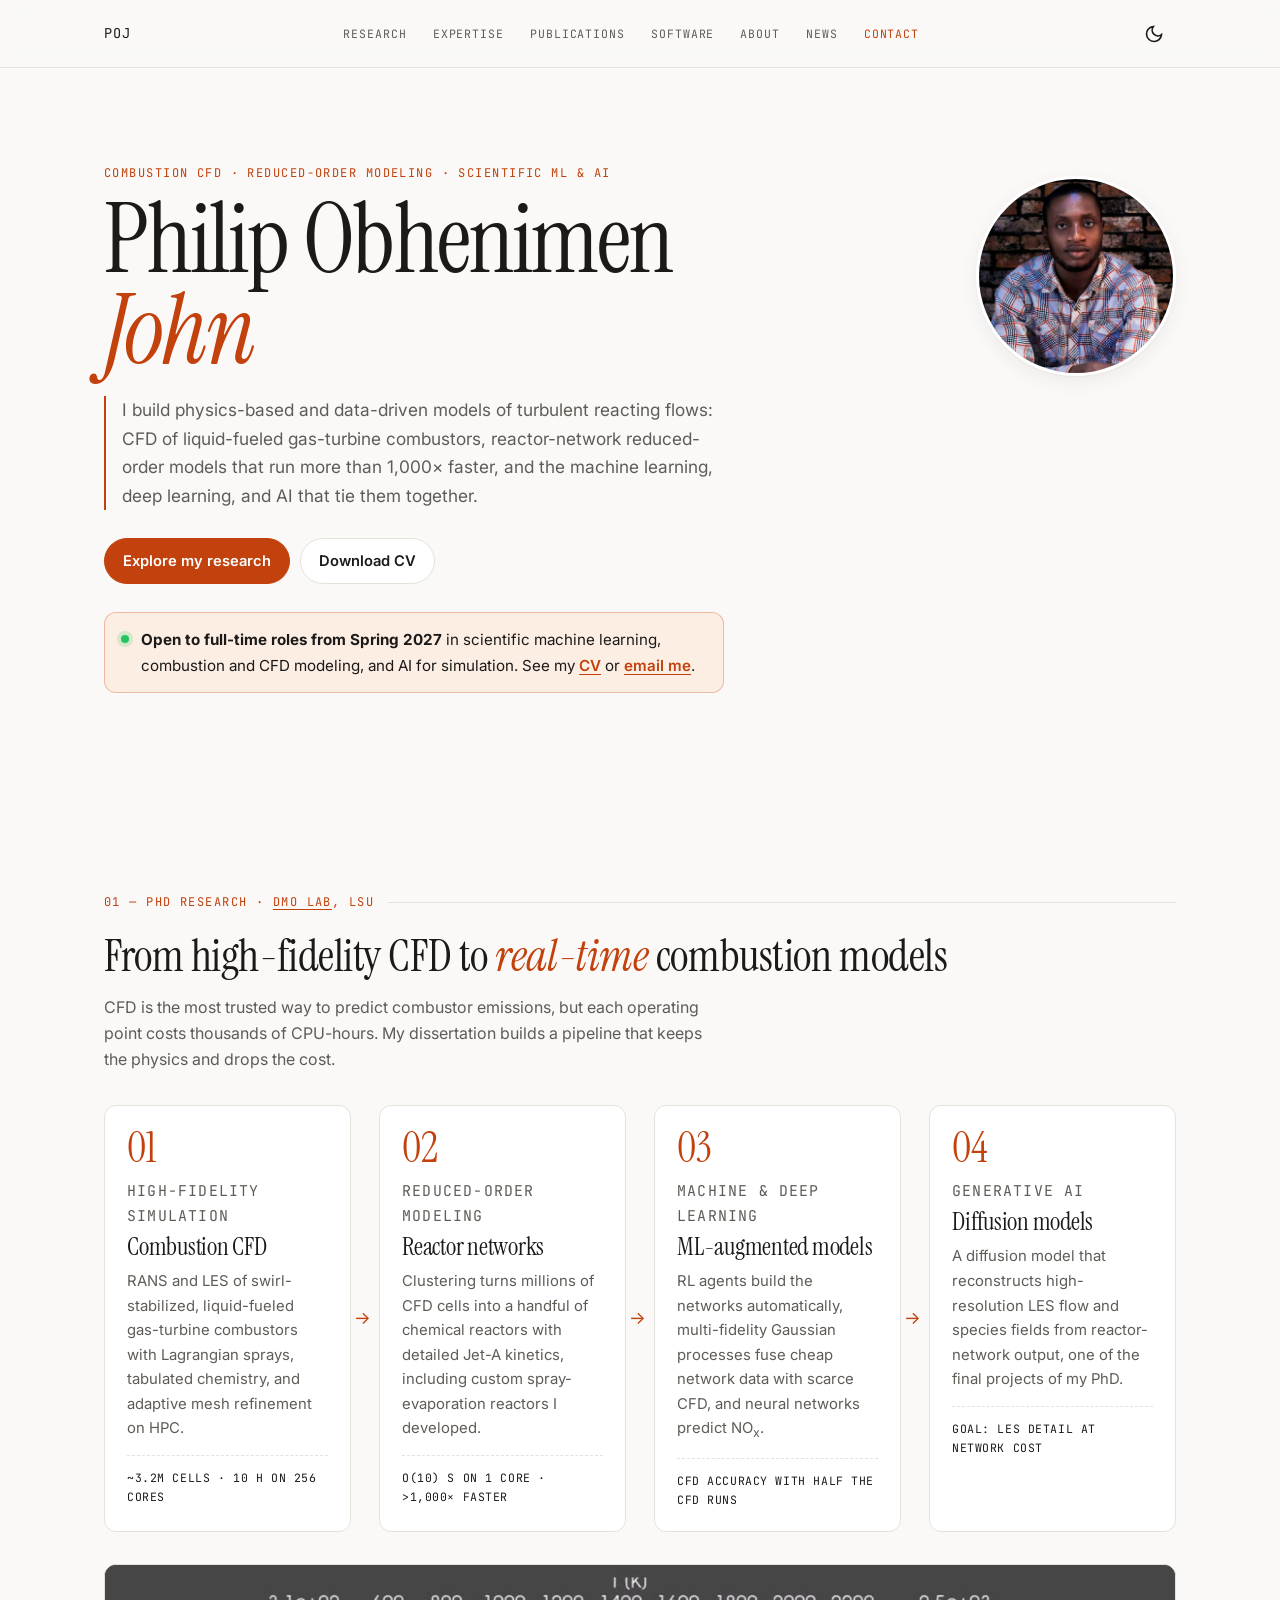
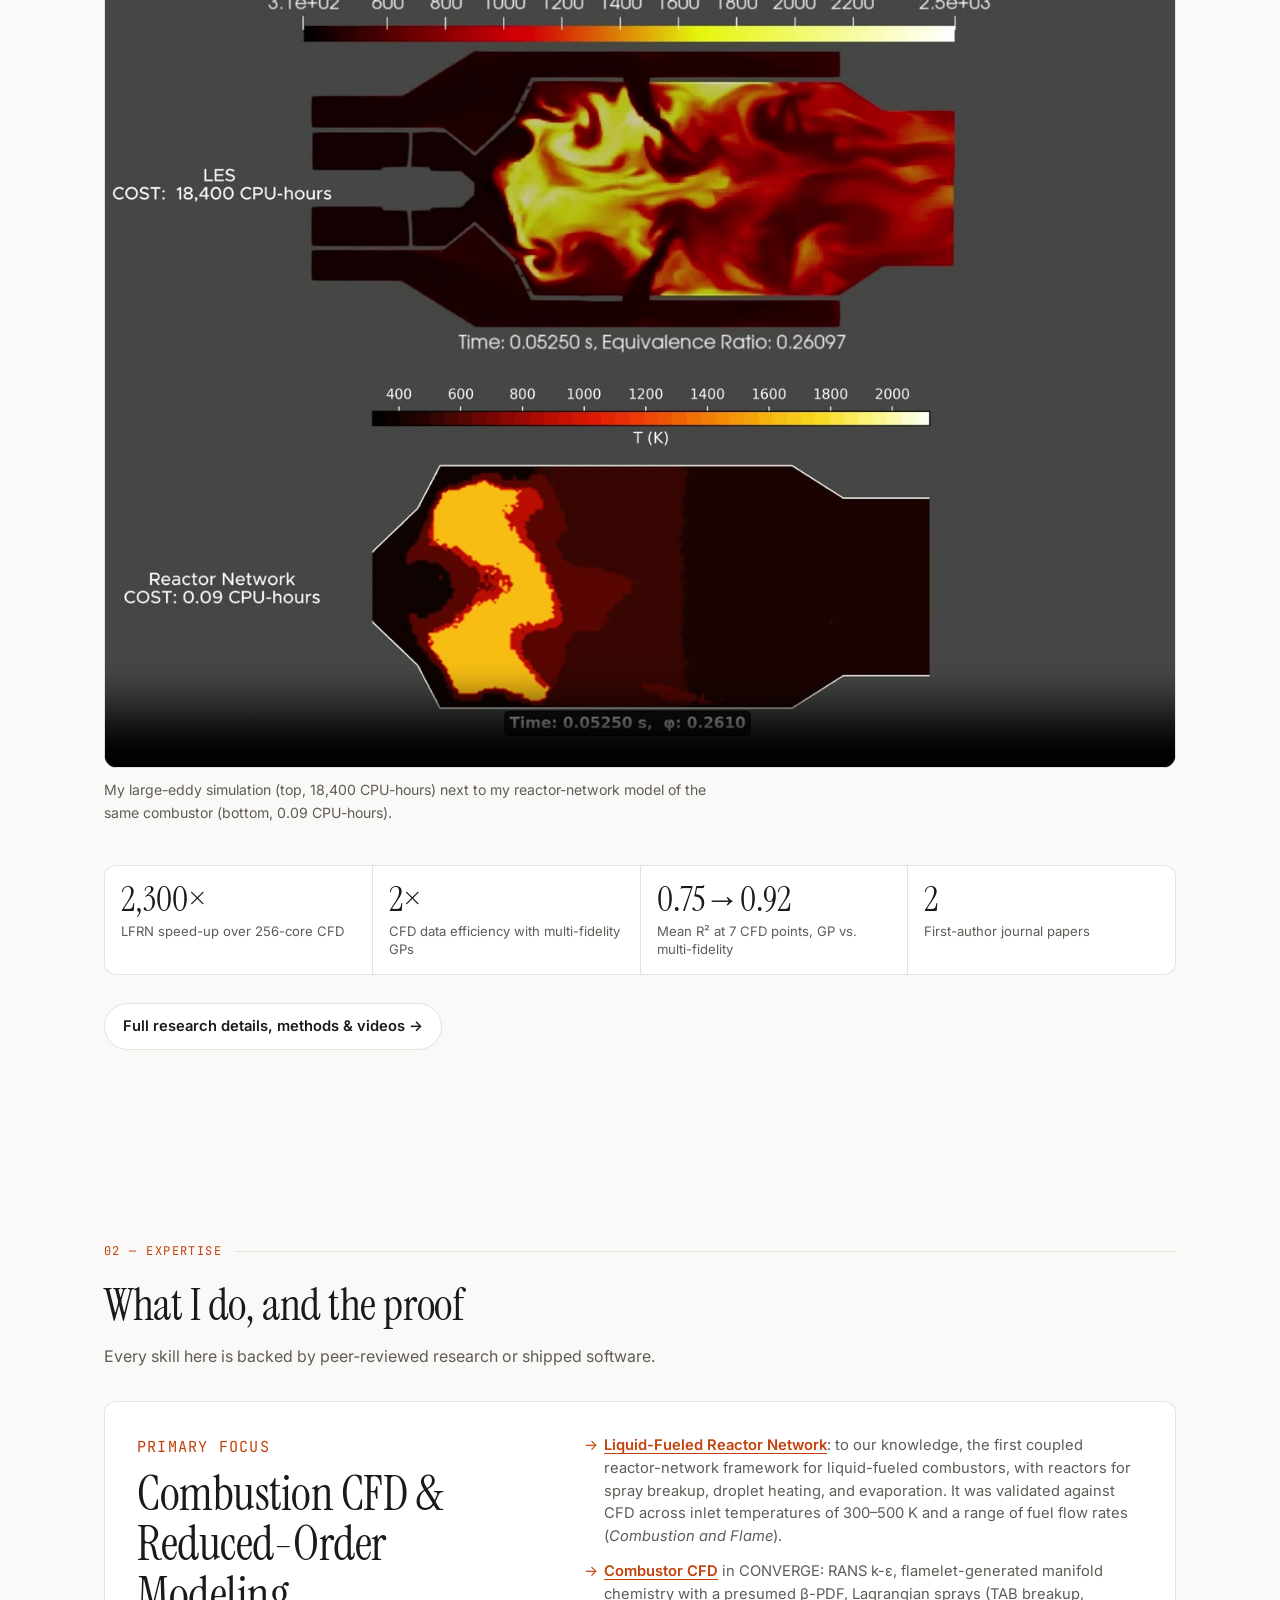
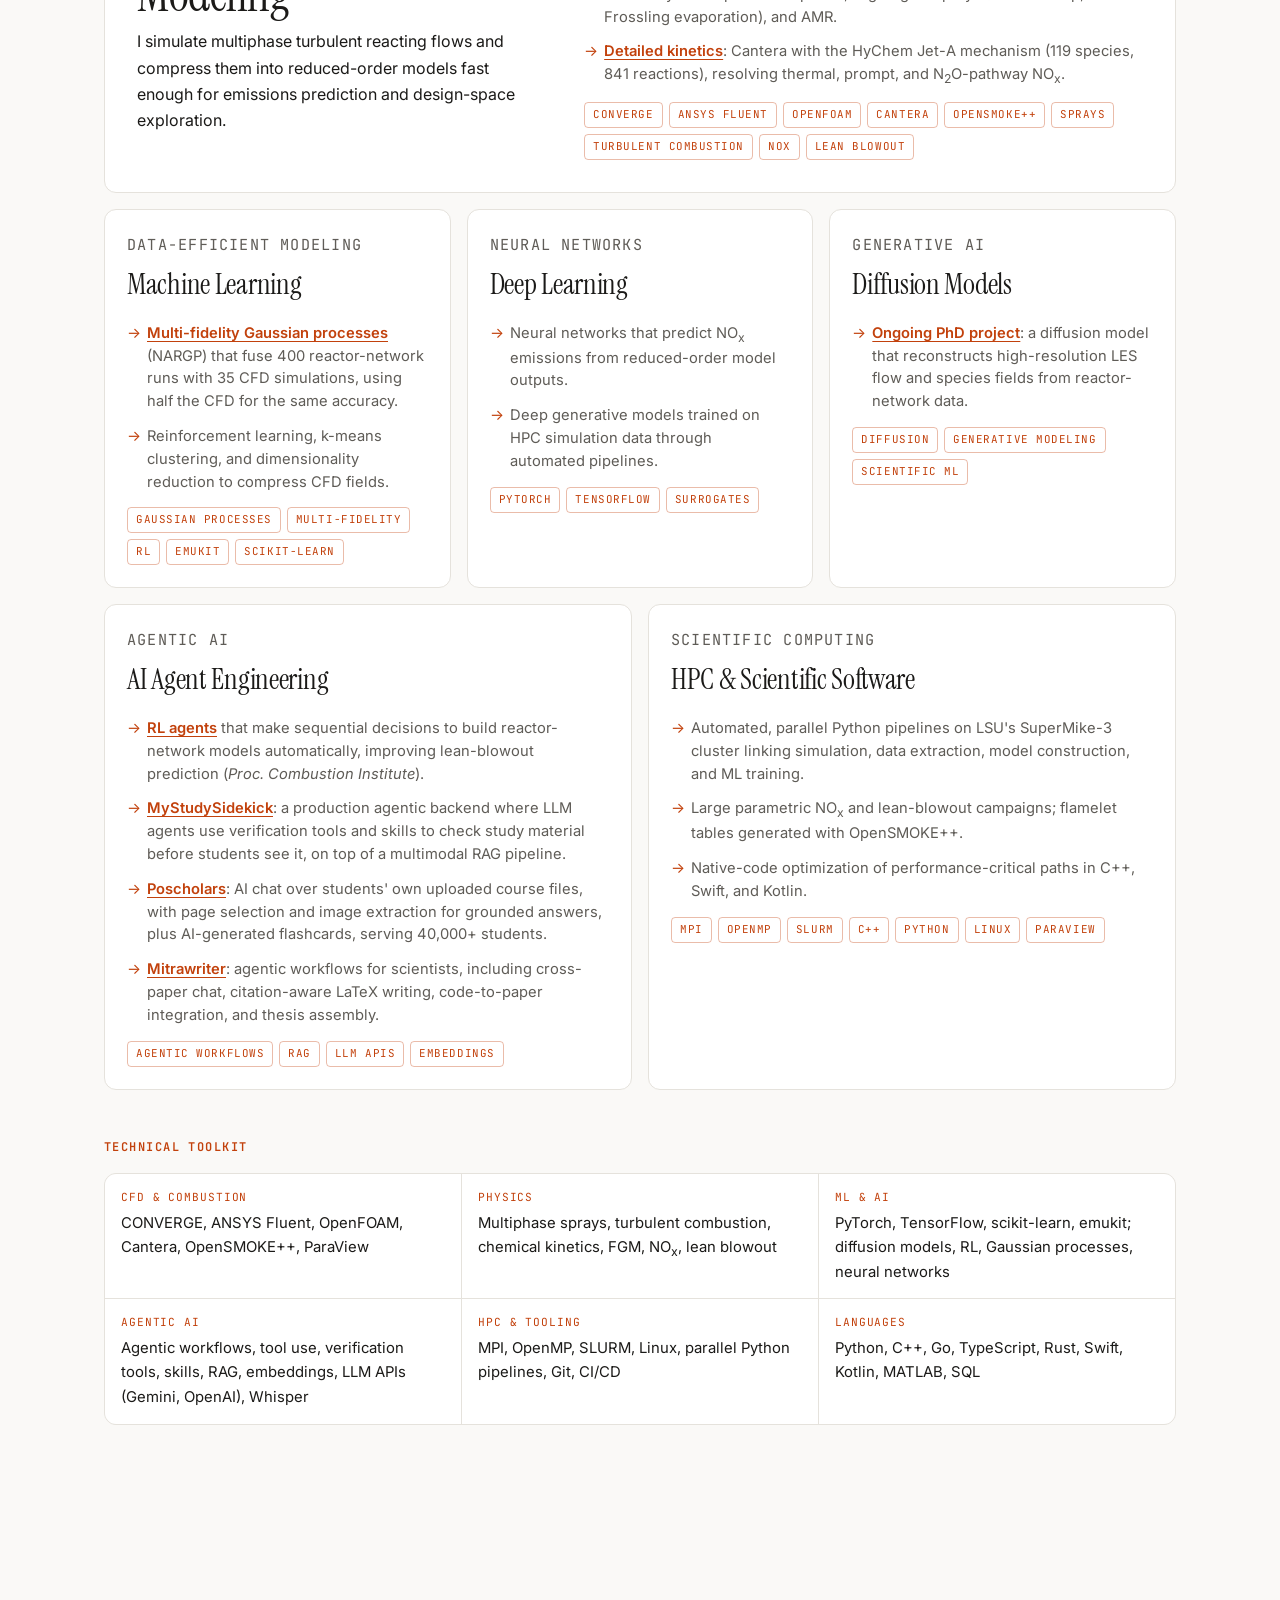
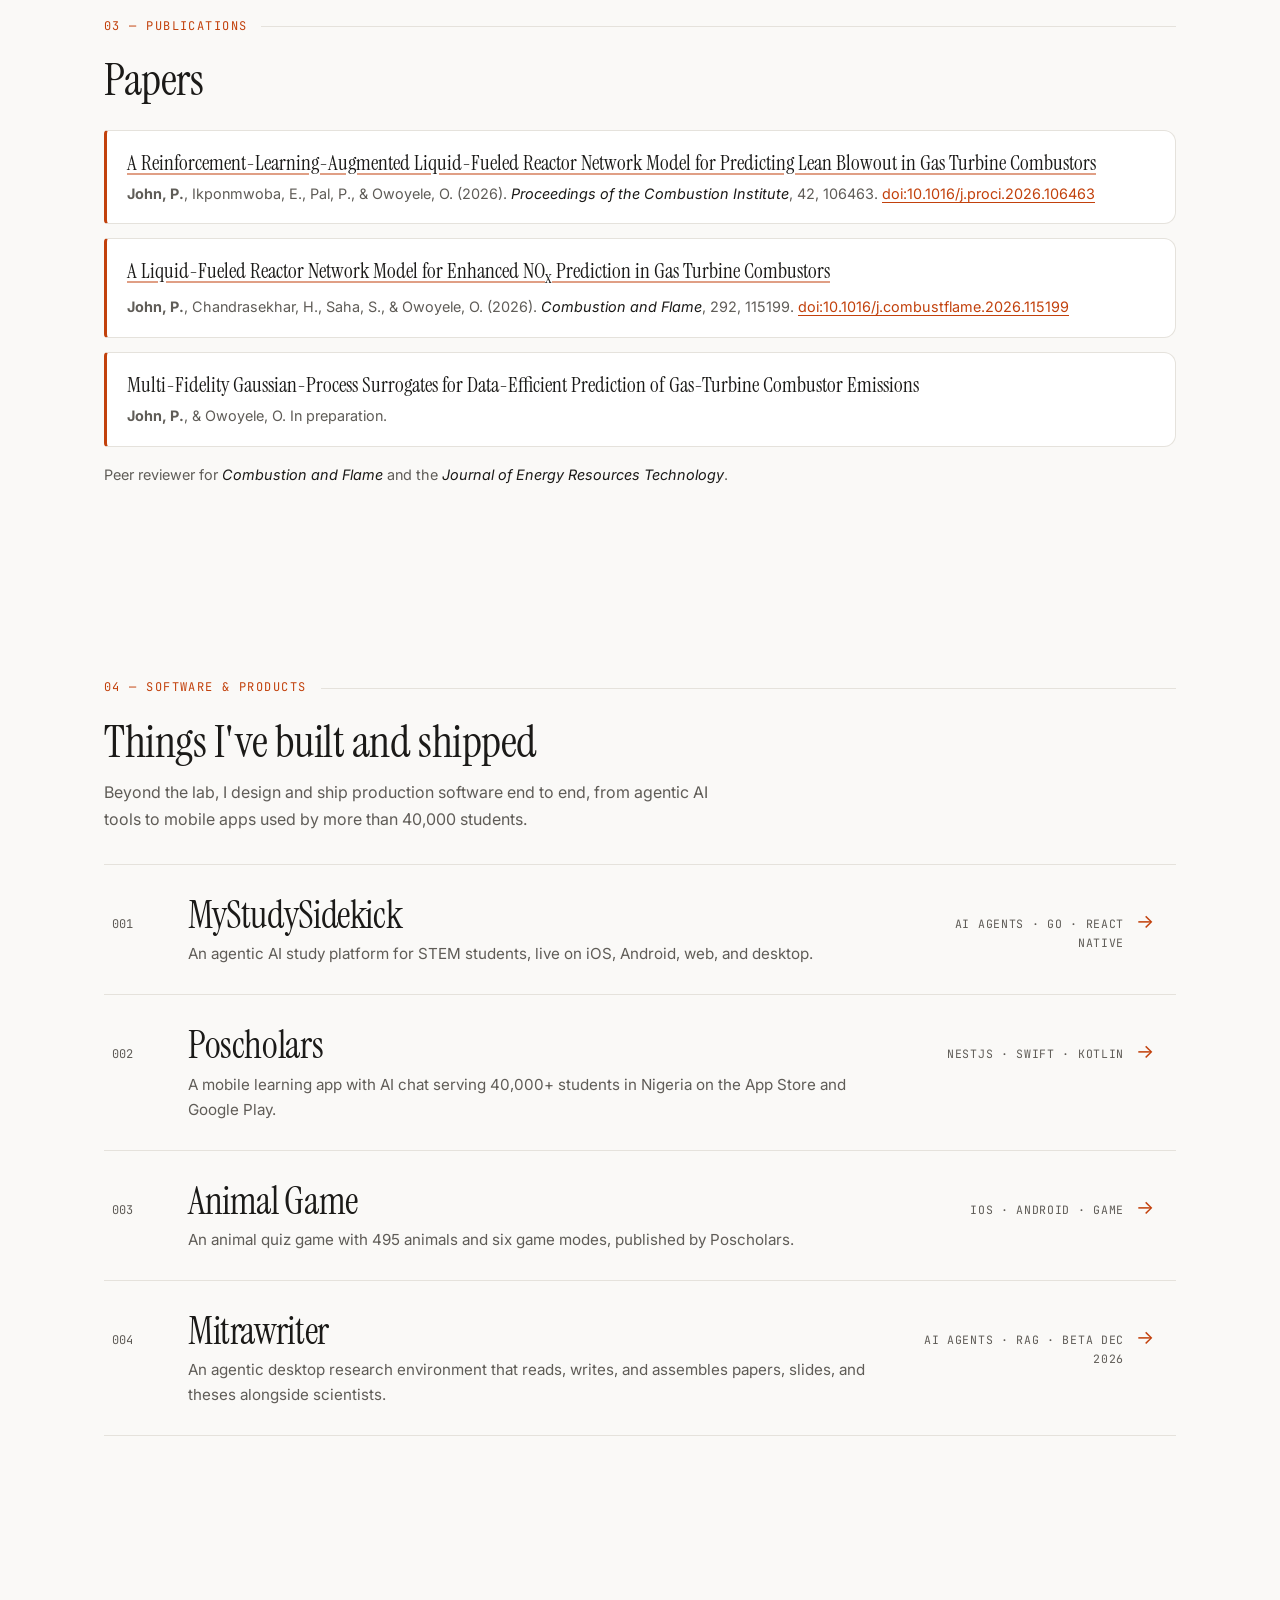
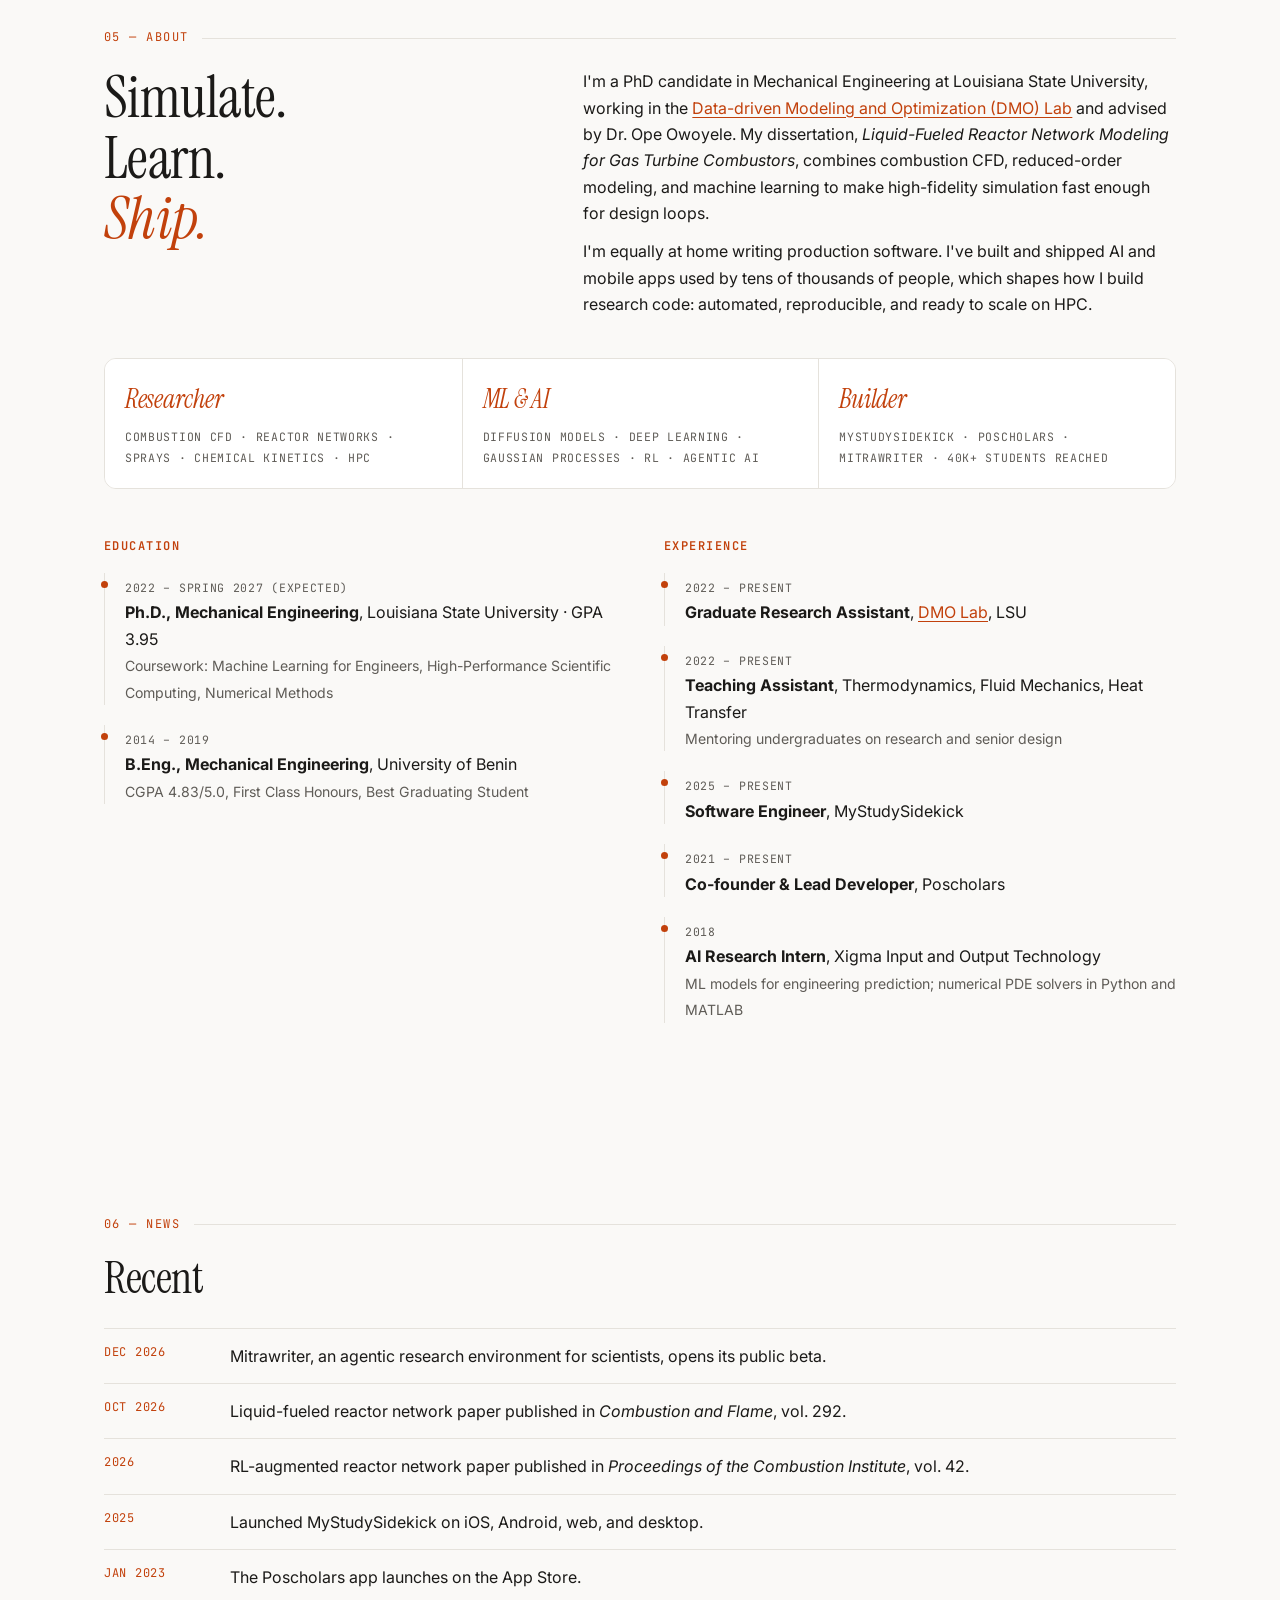
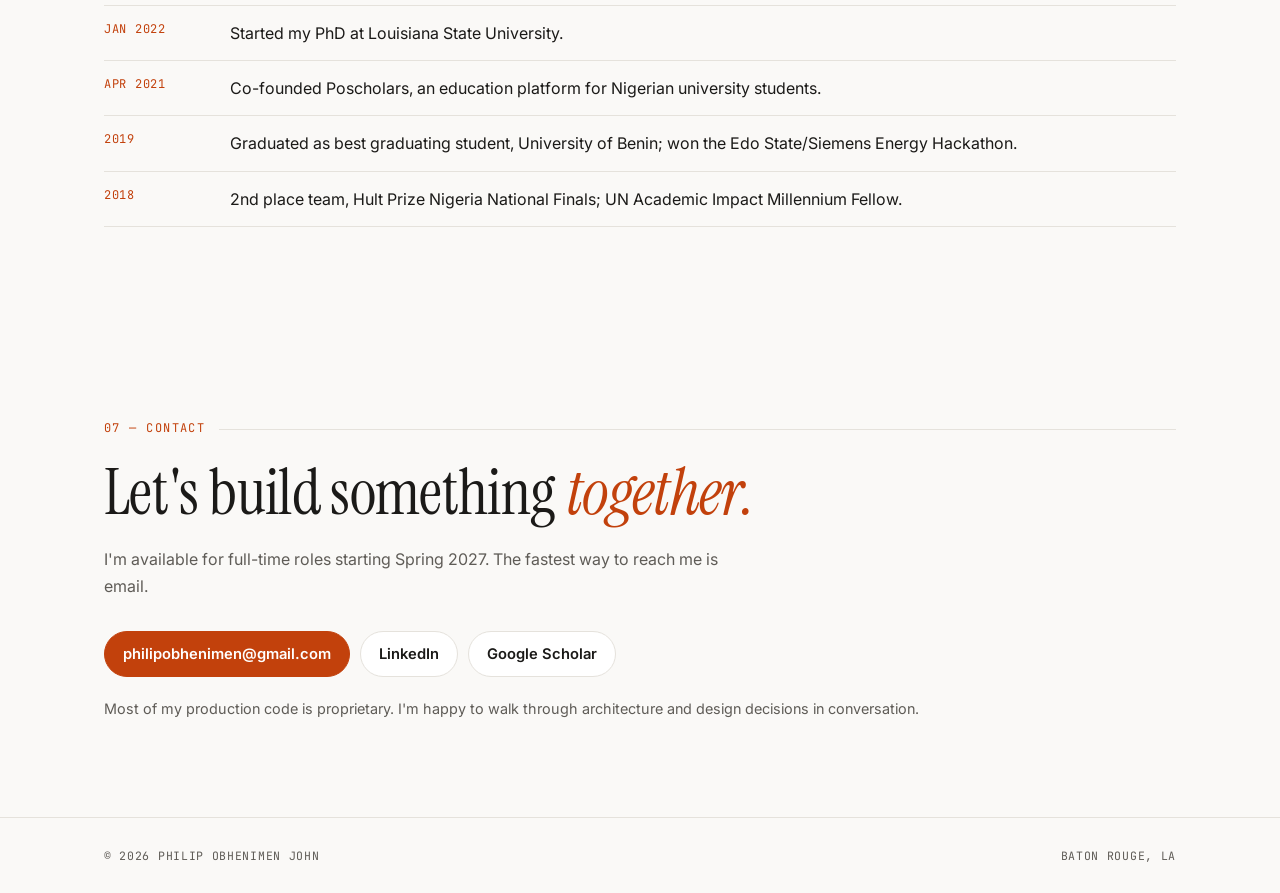
==== index.html @ b99cac08 "first commit" ====
<!doctype html>
<html lang="en">
<head>
  <meta charset="utf-8">
  <meta name="viewport" content="width=device-width, initial-scale=1">
  <title>Philip Obhenimen John — Combustion CFD, Reduced-Order Modeling &amp; Scientific ML</title>
  <meta name="description" content="PhD researcher in combustion simulation and scientific machine learning: CFD of multiphase turbulent reacting flows, reactor-network reduced-order models, and the deep learning, diffusion models, and agentic AI that accelerate them.">
  <meta name="keywords" content="combustion CFD, reduced-order modeling, reactor networks, scientific machine learning, multi-fidelity modeling, Gaussian processes, diffusion models, deep learning, reinforcement learning, agentic AI, CONVERGE, OpenFOAM, ANSYS Fluent, Cantera, sprays, gas turbine, HPC">
  <meta name="theme-color" content="#c2410c">
  <link rel="icon" href="data:image/svg+xml,%3Csvg xmlns=%27http://www.w3.org/2000/svg%27 viewBox=%270 0 64 64%27%3E%3Crect width=%2764%27 height=%2764%27 rx=%2714%27 fill=%27%23c2410c%27/%3E%3Ctext x=%2732%27 y=%2742%27 font-family=%27Georgia,serif%27 font-size=%2728%27 font-style=%27italic%27 text-anchor=%27middle%27 fill=%27white%27%3EPJ%3C/text%3E%3C/svg%3E">

  <!-- Social preview -->
  <meta property="og:title" content="Philip Obhenimen John — Combustion CFD &amp; Scientific ML">
  <meta property="og:description" content="Physics-based and data-driven combustion modeling: CFD, reactor-network ROMs, and ML/DL/AI that make them 1,000× faster. Plus production AI apps.">
  <meta property="og:image" content="https://johnphilip.dev/assets/img/les-vs-reactor-network-poster.jpg">
  <meta property="og:url" content="https://johnphilip.dev/">
  <meta property="og:site_name" content="Philip Obhenimen John">
  <meta name="twitter:card" content="summary_large_image">
  <link rel="canonical" href="https://johnphilip.dev/">
  <meta property="og:type" content="website">

  <!-- Apply saved theme before paint to avoid a flash -->
  <script>try{var t=localStorage.getItem("theme");if(t)document.documentElement.dataset.theme=t}catch(e){}</script>
  <link rel="preconnect" href="https://fonts.googleapis.com">
  <link rel="preconnect" href="https://fonts.gstatic.com" crossorigin>
  <link rel="stylesheet" href="https://fonts.googleapis.com/css2?family=Instrument+Serif:ital@0;1&family=Inter:wght@400;500;600&family=JetBrains+Mono:wght@400;500&display=swap">
  <link rel="stylesheet" href="css/styles.css">
  <script src="js/main.js" defer></script>
</head>
<body>
  <a class="skip-link" href="#main">Skip to content</a>

  <header class="site-header">
    <nav class="nav container" aria-label="Primary">
      <a class="brand" href="index.html">POJ</a>
      <ul class="nav-links" id="nav-links">
        <li><a href="#research">Research</a></li>
        <li><a href="#expertise">Expertise</a></li>
        <li><a href="#publications">Publications</a></li>
        <li><a href="#projects">Software</a></li>
        <li><a href="#about">About</a></li>
        <li><a href="#news">News</a></li>
        <li><a href="#contact">Contact</a></li>
      </ul>
      <div class="nav-actions">
        <button class="icon-btn theme-toggle" type="button" aria-label="Toggle dark mode">
          <svg class="theme-icon-light" viewBox="0 0 24 24" fill="none" stroke="currentColor" stroke-width="2" stroke-linecap="round" aria-hidden="true"><path d="M21 12.8A9 9 0 1 1 11.2 3a7 7 0 0 0 9.8 9.8z"/></svg>
          <svg class="theme-icon-dark" viewBox="0 0 24 24" fill="none" stroke="currentColor" stroke-width="2" stroke-linecap="round" aria-hidden="true"><circle cx="12" cy="12" r="4"/><path d="M12 2v2M12 20v2M4.9 4.9l1.4 1.4M17.7 17.7l1.4 1.4M2 12h2M20 12h2M4.9 19.1l1.4-1.4M17.7 6.3l1.4-1.4"/></svg>
        </button>
        <button class="icon-btn menu-toggle" type="button" aria-controls="nav-links" aria-expanded="false" aria-label="Open menu">
          <svg viewBox="0 0 24 24" fill="none" stroke="currentColor" stroke-width="2" stroke-linecap="round" aria-hidden="true"><path d="M4 7h16M4 12h16M4 17h16"/></svg>
        </button>
      </div>
    </nav>
  </header>

  <main id="main">
    <!-- ================= HERO ================= -->
    <section class="hero">
      <div class="container hero-inner">
        <img class="hero-photo" src="assets/img/profile.jpeg" alt="Portrait of Philip Obhenimen John" width="200" height="200">
        <div>
          <p class="eyebrow">Combustion CFD · Reduced-Order Modeling · Scientific ML &amp; AI</p>
          <h1>Philip Obhenimen <em>John</em></h1>
          <p class="hero-tagline">
            I build physics-based and data-driven models of turbulent reacting flows: CFD of
            liquid-fueled gas-turbine combustors, reactor-network reduced-order models that run
            more than 1,000× faster, and the machine learning, deep learning, and AI that tie them together.
          </p>
          <div class="hero-cta">
            <a class="btn btn-primary" href="#research">Explore my research</a>
            <a class="btn" href="assets/docs/Philip_Obhenimen_John_CV.pdf" target="_blank" rel="noopener">Download CV</a>
          </div>
          <div class="callout">
            <span class="callout-dot" aria-hidden="true"></span>
            <p>
              <strong>Open to full-time roles from Spring 2027</strong>
              in scientific machine learning, combustion and CFD modeling, and AI for simulation.
              See my <a href="assets/docs/Philip_Obhenimen_John_CV.pdf" target="_blank" rel="noopener">CV</a>
              or <a href="mailto:philipobhenimen@gmail.com">email me</a>.
            </p>
          </div>
        </div>
      </div>
    </section>

    <!-- ================= 01 RESEARCH ================= -->
    <section class="section" id="research">
      <div class="container">
        <p class="section-label"><span>01 — PhD Research · <a href="https://dmo-lab.com/" target="_blank" rel="noopener">DMO Lab</a>, LSU</span></p>
        <h2 class="section-title">From high-fidelity CFD to <em class="accent">real-time</em> combustion models</h2>
        <p class="section-lead">
          CFD is the most trusted way to predict combustor emissions, but each operating point costs
          thousands of CPU-hours. My dissertation builds a pipeline that keeps the physics and drops the cost.
        </p>

        <ol class="pipeline">
          <li class="step reveal">
            <span class="step-num">01</span>
            <p class="card-meta">High-fidelity simulation</p>
            <h3>Combustion CFD</h3>
            <p>RANS and LES of swirl-stabilized, liquid-fueled gas-turbine combustors with Lagrangian sprays, tabulated chemistry, and adaptive mesh refinement on HPC.</p>
            <p class="step-metric">~3.2M cells · 10 h on 256 cores</p>
          </li>
          <li class="step reveal">
            <span class="step-num">02</span>
            <p class="card-meta">Reduced-order modeling</p>
            <h3>Reactor networks</h3>
            <p>Clustering turns millions of CFD cells into a handful of chemical reactors with detailed Jet-A kinetics, including custom spray-evaporation reactors I developed.</p>
            <p class="step-metric">O(10) s on 1 core · &gt;1,000× faster</p>
          </li>
          <li class="step reveal">
            <span class="step-num">03</span>
            <p class="card-meta">Machine &amp; deep learning</p>
            <h3>ML-augmented models</h3>
            <p>RL agents build the networks automatically, multi-fidelity Gaussian processes fuse cheap network data with scarce CFD, and neural networks predict NO<sub>x</sub>.</p>
            <p class="step-metric">CFD accuracy with half the CFD runs</p>
          </li>
          <li class="step reveal">
            <span class="step-num">04</span>
            <p class="card-meta">Generative AI</p>
            <h3>Diffusion models</h3>
            <p>A diffusion model that reconstructs high-resolution LES flow and species fields from reactor-network output, one of the final projects of my PhD.</p>
            <p class="step-metric">Goal: LES detail at network cost</p>
          </li>
        </ol>

        <figure class="media-figure reveal">
          <video src="assets/video/les-vs-reactor-network.mp4" poster="assets/img/les-vs-reactor-network-poster.jpg"
                 width="1280" height="960" data-autoplay muted loop playsinline preload="none"
                 aria-label="Side-by-side temperature fields from a large-eddy simulation and a reactor network model"></video>
          <figcaption>
            My large-eddy simulation (top, 18,400 CPU-hours) next to my reactor-network model of the same
            combustor (bottom, 0.09 CPU-hours).
          </figcaption>
        </figure>

        <div class="stats reveal">
          <div class="stat"><div class="stat-num">2,300×</div><div class="stat-label">LFRN speed-up over 256-core CFD</div></div>
          <div class="stat"><div class="stat-num">2×</div><div class="stat-label">CFD data efficiency with multi-fidelity GPs</div></div>
          <div class="stat"><div class="stat-num">0.75→0.92</div><div class="stat-label">Mean R² at 7 CFD points, GP vs. multi-fidelity</div></div>
          <div class="stat"><div class="stat-num">2</div><div class="stat-label">First-author journal papers</div></div>
        </div>

        <p style="margin-top:28px"><a class="btn" href="research.html">Full research details, methods &amp; videos →</a></p>
      </div>
    </section>

    <!-- ================= 02 EXPERTISE ================= -->
    <section class="section" id="expertise">
      <div class="container">
        <p class="section-label">02 — Expertise</p>
        <h2 class="section-title">What I do, and the proof</h2>
        <p class="section-lead">Every skill here is backed by peer-reviewed research or shipped software.</p>

        <div class="expertise">
          <article class="card skill skill-featured reveal">
            <div>
              <p class="card-meta">Primary focus</p>
              <h3>Combustion CFD &amp; Reduced-Order Modeling</h3>
              <p class="skill-lead">
                I simulate multiphase turbulent reacting flows and compress them into reduced-order
                models fast enough for emissions prediction and design-space exploration.
              </p>
            </div>
            <div>
              <ul class="proof">
                <li><a href="research.html#lfrn">Liquid-Fueled Reactor Network</a>: to our knowledge, the first coupled reactor-network framework for liquid-fueled combustors, with reactors for spray breakup, droplet heating, and evaporation. It was validated against CFD across inlet temperatures of 300–500 K and a range of fuel flow rates (<em>Combustion and Flame</em>).</li>
                <li><a href="research.html#cfd">Combustor CFD</a> in CONVERGE: RANS k-ε, flamelet-generated manifold chemistry with a presumed β-PDF, Lagrangian sprays (TAB breakup, Frossling evaporation), and AMR.</li>
                <li><a href="research.html#lfrn">Detailed kinetics</a>: Cantera with the HyChem Jet-A mechanism (119 species, 841 reactions), resolving thermal, prompt, and N<sub>2</sub>O-pathway NO<sub>x</sub>.</li>
              </ul>
              <ul class="tags"><li class="tag">CONVERGE</li><li class="tag">ANSYS Fluent</li><li class="tag">OpenFOAM</li><li class="tag">Cantera</li><li class="tag">OpenSMOKE++</li><li class="tag">Sprays</li><li class="tag">Turbulent combustion</li><li class="tag">NOx</li><li class="tag">Lean blowout</li></ul>
            </div>
          </article>

          <article class="card skill reveal">
            <p class="card-meta">Data-efficient modeling</p>
            <h3>Machine Learning</h3>
            <ul class="proof">
              <li><a href="research.html#mfgp">Multi-fidelity Gaussian processes</a> (NARGP) that fuse 400 reactor-network runs with 35 CFD simulations, using half the CFD for the same accuracy.</li>
              <li>Reinforcement learning, k-means clustering, and dimensionality reduction to compress CFD fields.</li>
            </ul>
            <ul class="tags"><li class="tag">Gaussian processes</li><li class="tag">Multi-fidelity</li><li class="tag">RL</li><li class="tag">emukit</li><li class="tag">scikit-learn</li></ul>
          </article>

          <article class="card skill reveal">
            <p class="card-meta">Neural networks</p>
            <h3>Deep Learning</h3>
            <ul class="proof">
              <li>Neural networks that predict NO<sub>x</sub> emissions from reduced-order model outputs.</li>
              <li>Deep generative models trained on HPC simulation data through automated pipelines.</li>
            </ul>
            <ul class="tags"><li class="tag">PyTorch</li><li class="tag">TensorFlow</li><li class="tag">Surrogates</li></ul>
          </article>

          <article class="card skill reveal">
            <p class="card-meta">Generative AI</p>
            <h3>Diffusion Models</h3>
            <ul class="proof">
              <li><a href="research.html#diffusion">Ongoing PhD project</a>: a diffusion model that reconstructs high-resolution LES flow and species fields from reactor-network data.</li>
            </ul>
            <ul class="tags"><li class="tag">Diffusion</li><li class="tag">Generative modeling</li><li class="tag">Scientific ML</li></ul>
          </article>

          <article class="card skill skill-wide reveal">
            <p class="card-meta">Agentic AI</p>
            <h3>AI Agent Engineering</h3>
            <ul class="proof">
              <li><a href="research.html#rl">RL agents</a> that make sequential decisions to build reactor-network models automatically, improving lean-blowout prediction (<em>Proc. Combustion Institute</em>).</li>
              <li><a href="projects/mystudysidekick.html">MyStudySidekick</a>: a production agentic backend where LLM agents use verification tools and skills to check study material before students see it, on top of a multimodal RAG pipeline.</li>
              <li><a href="projects/poscholars.html">Poscholars</a>: AI chat over students' own uploaded course files, with page selection and image extraction for grounded answers, plus AI-generated flashcards, serving 40,000+ students.</li>
              <li><a href="projects/mitrawriter.html">Mitrawriter</a>: agentic workflows for scientists, including cross-paper chat, citation-aware LaTeX writing, code-to-paper integration, and thesis assembly.</li>
            </ul>
            <ul class="tags"><li class="tag">Agentic workflows</li><li class="tag">RAG</li><li class="tag">LLM APIs</li><li class="tag">Embeddings</li></ul>
          </article>

          <article class="card skill skill-wide reveal">
            <p class="card-meta">Scientific computing</p>
            <h3>HPC &amp; Scientific Software</h3>
            <ul class="proof">
              <li>Automated, parallel Python pipelines on LSU's SuperMike-3 cluster linking simulation, data extraction, model construction, and ML training.</li>
              <li>Large parametric NO<sub>x</sub> and lean-blowout campaigns; flamelet tables generated with OpenSMOKE++.</li>
              <li>Native-code optimization of performance-critical paths in C++, Swift, and Kotlin.</li>
            </ul>
            <ul class="tags"><li class="tag">MPI</li><li class="tag">OpenMP</li><li class="tag">SLURM</li><li class="tag">C++</li><li class="tag">Python</li><li class="tag">Linux</li><li class="tag">ParaView</li></ul>
          </article>
        </div>

        <h3 class="eyebrow" style="margin-top:48px">Technical toolkit</h3>
        <dl class="toolkit reveal">
          <div><dt>CFD &amp; combustion</dt><dd>CONVERGE, ANSYS Fluent, OpenFOAM, Cantera, OpenSMOKE++, ParaView</dd></div>
          <div><dt>Physics</dt><dd>Multiphase sprays, turbulent combustion, chemical kinetics, FGM, NO<sub>x</sub>, lean blowout</dd></div>
          <div><dt>ML &amp; AI</dt><dd>PyTorch, TensorFlow, scikit-learn, emukit; diffusion models, RL, Gaussian processes, neural networks</dd></div>
          <div><dt>Agentic AI</dt><dd>Agentic workflows, tool use, verification tools, skills, RAG, embeddings, LLM APIs (Gemini, OpenAI), Whisper</dd></div>
          <div><dt>HPC &amp; tooling</dt><dd>MPI, OpenMP, SLURM, Linux, parallel Python pipelines, Git, CI/CD</dd></div>
          <div><dt>Languages</dt><dd>Python, C++, Go, TypeScript, Rust, Swift, Kotlin, MATLAB, SQL</dd></div>
        </dl>
      </div>
    </section>

    <!-- ================= 03 PUBLICATIONS ================= -->
    <section class="section" id="publications">
      <div class="container">
        <p class="section-label">03 — Publications</p>
        <h2 class="section-title">Papers</h2>
        <ol class="pubs" style="margin-top:24px">
          <li class="pub reveal">
            <div class="pub-title"><a href="https://doi.org/10.1016/j.proci.2026.106463" target="_blank" rel="noopener">A Reinforcement-Learning-Augmented Liquid-Fueled Reactor Network Model for Predicting Lean Blowout in Gas Turbine Combustors</a></div>
            <div class="pub-meta"><strong>John, P.</strong>, Ikponmwoba, E., Pal, P., &amp; Owoyele, O. (2026). <em>Proceedings of the Combustion Institute</em>, 42, 106463. <a href="https://doi.org/10.1016/j.proci.2026.106463" target="_blank" rel="noopener">doi:10.1016/j.proci.2026.106463</a></div>
          </li>
          <li class="pub reveal">
            <div class="pub-title"><a href="https://doi.org/10.1016/j.combustflame.2026.115199" target="_blank" rel="noopener">A Liquid-Fueled Reactor Network Model for Enhanced NO<sub>x</sub> Prediction in Gas Turbine Combustors</a></div>
            <div class="pub-meta"><strong>John, P.</strong>, Chandrasekhar, H., Saha, S., &amp; Owoyele, O. (2026). <em>Combustion and Flame</em>, 292, 115199. <a href="https://doi.org/10.1016/j.combustflame.2026.115199" target="_blank" rel="noopener">doi:10.1016/j.combustflame.2026.115199</a></div>
          </li>
          <li class="pub reveal">
            <div class="pub-title">Multi-Fidelity Gaussian-Process Surrogates for Data-Efficient Prediction of Gas-Turbine Combustor Emissions</div>
            <div class="pub-meta"><strong>John, P.</strong>, &amp; Owoyele, O. In preparation.</div>
          </li>
        </ol>
        <p class="pub-meta" style="margin-top:16px">Peer reviewer for <em>Combustion and Flame</em> and the <em>Journal of Energy Resources Technology</em>.</p>
      </div>
    </section>

    <!-- ================= 04 SOFTWARE ================= -->
    <section class="section" id="projects">
      <div class="container">
        <p class="section-label">04 — Software &amp; Products</p>
        <h2 class="section-title">Things I've built and shipped</h2>
        <p class="section-lead">
          Beyond the lab, I design and ship production software end to end, from agentic AI tools to
          mobile apps used by more than 40,000 students.
        </p>

        <ol class="project-list">
          <li>
            <a class="project-row reveal" href="projects/mystudysidekick.html">
              <span class="project-num">001</span>
              <div>
                <h3>MyStudySidekick</h3>
                <p>An agentic AI study platform for STEM students, live on iOS, Android, web, and desktop.</p>
              </div>
              <span class="project-side">AI agents · Go · React Native</span>
              <span class="project-arrow" aria-hidden="true">→</span>
            </a>
          </li>
          <li>
            <a class="project-row reveal" href="projects/poscholars.html">
              <span class="project-num">002</span>
              <div>
                <h3>Poscholars</h3>
                <p>A mobile learning app with AI chat serving 40,000+ students in Nigeria on the App Store and Google Play.</p>
              </div>
              <span class="project-side">NestJS · Swift · Kotlin</span>
              <span class="project-arrow" aria-hidden="true">→</span>
            </a>
          </li>
          <li>
            <a class="project-row reveal" href="projects/animal-game.html">
              <span class="project-num">003</span>
              <div>
                <h3>Animal Game</h3>
                <p>An animal quiz game with 495 animals and six game modes, published by Poscholars.</p>
              </div>
              <span class="project-side">iOS · Android · Game</span>
              <span class="project-arrow" aria-hidden="true">→</span>
            </a>
          </li>
          <li>
            <a class="project-row reveal" href="projects/mitrawriter.html">
              <span class="project-num">004</span>
              <div>
                <h3>Mitrawriter</h3>
                <p>An agentic desktop research environment that reads, writes, and assembles papers, slides, and theses alongside scientists.</p>
              </div>
              <span class="project-side">AI agents · RAG · Beta Dec 2026</span>
              <span class="project-arrow" aria-hidden="true">→</span>
            </a>
          </li>

        </ol>
      </div>
    </section>

    <!-- ================= 05 ABOUT ================= -->
    <section class="section" id="about">
      <div class="container">
        <p class="section-label">05 — About</p>
        <div class="about-grid">
          <h2 class="statement reveal">Simulate.<br>Learn.<br><em>Ship.</em></h2>
          <div class="prose reveal">
            <p>
              I'm a PhD candidate in Mechanical Engineering at Louisiana State University, working in the
              <a href="https://dmo-lab.com/" target="_blank" rel="noopener">Data-driven Modeling and Optimization (DMO) Lab</a> and advised by
              Dr. Ope Owoyele. My dissertation, <em>Liquid-Fueled Reactor Network Modeling for Gas Turbine
              Combustors</em>, combines combustion CFD, reduced-order modeling, and machine learning to make
              high-fidelity simulation fast enough for design loops.
            </p>
            <p>
              I'm equally at home writing production software. I've built and shipped AI and mobile
              apps used by tens of thousands of people, which shapes how I build research code:
              automated, reproducible, and ready to scale on HPC.
            </p>
          </div>
        </div>

        <div class="pillars reveal">
          <div class="pillar">
            <h3>Researcher</h3>
            <p>Combustion CFD · Reactor networks · Sprays · Chemical kinetics · HPC</p>
          </div>
          <div class="pillar">
            <h3>ML &amp; AI</h3>
            <p>Diffusion models · Deep learning · Gaussian processes · RL · Agentic AI</p>
          </div>
          <div class="pillar">
            <h3>Builder</h3>
            <p>MyStudySidekick · Poscholars · Mitrawriter · 40k+ students reached</p>
          </div>
        </div>

        <div class="about-cols">
          <div>
            <h3 class="eyebrow" style="margin-top:48px">Education</h3>
            <ol class="timeline reveal" style="margin-top:16px">
              <li><span class="timeline-date">2022 – Spring 2027 (expected)</span><br><strong>Ph.D., Mechanical Engineering</strong>, Louisiana State University · GPA 3.95<br><span class="timeline-note">Coursework: Machine Learning for Engineers, High-Performance Scientific Computing, Numerical Methods</span></li>
              <li><span class="timeline-date">2014 – 2019</span><br><strong>B.Eng., Mechanical Engineering</strong>, University of Benin<br><span class="timeline-note">CGPA 4.83/5.0, First Class Honours, Best Graduating Student</span></li>
            </ol>
          </div>
          <div>
            <h3 class="eyebrow" style="margin-top:48px">Experience</h3>
            <ol class="timeline reveal" style="margin-top:16px">
              <li><span class="timeline-date">2022 – Present</span><br><strong>Graduate Research Assistant</strong>, <a href="https://dmo-lab.com/" target="_blank" rel="noopener">DMO Lab</a>, LSU</li>
              <li><span class="timeline-date">2022 – Present</span><br><strong>Teaching Assistant</strong>, Thermodynamics, Fluid Mechanics, Heat Transfer<br><span class="timeline-note">Mentoring undergraduates on research and senior design</span></li>
              <li><span class="timeline-date">2025 – Present</span><br><strong>Software Engineer</strong>, MyStudySidekick</li>
              <li><span class="timeline-date">2021 – Present</span><br><strong>Co-founder &amp; Lead Developer</strong>, Poscholars</li>
              <li><span class="timeline-date">2018</span><br><strong>AI Research Intern</strong>, Xigma Input and Output Technology<br><span class="timeline-note">ML models for engineering prediction; numerical PDE solvers in Python and MATLAB</span></li>
            </ol>
          </div>
        </div>
      </div>
    </section>

    <!-- ================= 06 NEWS ================= -->
    <section class="section" id="news">
      <div class="container">
        <p class="section-label">06 — News</p>
        <h2 class="section-title">Recent</h2>
        <!-- Newest first. TODO: refine to month precision where you know it. -->
        <ol class="news reveal" style="margin-top:24px">
          <li><time>Dec 2026</time><p>Mitrawriter, an agentic research environment for scientists, opens its public beta.</p></li>
          <li><time>Oct 2026</time><p>Liquid-fueled reactor network paper published in <em>Combustion and Flame</em>, vol. 292.</p></li>
          <li><time>2026</time><p>RL-augmented reactor network paper published in <em>Proceedings of the Combustion Institute</em>, vol. 42.</p></li>
          <li><time>2025</time><p>Launched MyStudySidekick on iOS, Android, web, and desktop.</p></li>
          <li><time>Jan 2023</time><p>The Poscholars app launches on the App Store.</p></li>
          <li><time>Jan 2022</time><p>Started my PhD at Louisiana State University.</p></li>
          <li><time>Apr 2021</time><p>Co-founded Poscholars, an education platform for Nigerian university students.</p></li>
          <li><time>2019</time><p>Graduated as best graduating student, University of Benin; won the Edo State/Siemens Energy Hackathon.</p></li>
          <li><time>2018</time><p>2nd place team, Hult Prize Nigeria National Finals; UN Academic Impact Millennium Fellow.</p></li>
        </ol>
      </div>
    </section>

    <!-- ================= 07 CONTACT ================= -->
    <section class="section" id="contact">
      <div class="container">
        <p class="section-label">07 — Contact</p>
        <h2 class="contact-big">Let's build something <em>together.</em></h2>
        <p class="section-lead">I'm available for full-time roles starting Spring 2027. The fastest way to reach me is email.</p>
        <div class="contact-links">
          <a class="btn btn-primary" href="mailto:philipobhenimen@gmail.com">philipobhenimen@gmail.com</a>
          <a class="btn" href="https://www.linkedin.com/in/john-philip-691905167/" target="_blank" rel="noopener">LinkedIn</a>
          <a class="btn" href="https://scholar.google.com/citations?user=fSWBA-IAAAAJ&amp;hl=en" target="_blank" rel="noopener">Google Scholar</a>
        </div>
        <p class="pub-meta" style="margin-top:20px">Most of my production code is proprietary. I'm happy to walk through architecture and design decisions in conversation.</p>
      </div>
    </section>
  </main>

  <footer class="site-footer">
    <div class="container">
      <span>© <span data-year>2026</span> Philip Obhenimen John</span>
      <span>Baton Rouge, LA</span>
    </div>
  </footer>
</body>
</html>
---- css/styles.css ----
/* ==========================================================================
   Philip Obhenimen John — Portfolio
   Mobile-first: base styles target phones, media queries scale up.
   Type system: serif display (Instrument Serif), mono labels (JetBrains Mono),
   sans body (Inter). Loaded from Google Fonts in each page's <head>.
   ========================================================================== */

/* ---------- Design tokens ---------- */
:root {
  --bg: #faf9f7;
  --surface: #ffffff;
  --surface-2: #f1efeb;
  --text: #1b1a18;
  --text-muted: #5f5c57;
  --border: #e5e2dc;
  --accent: #c2410c;          /* flame orange — nod to combustion research */
  --accent-soft: #fdeee4;
  --shadow: 0 1px 2px rgb(0 0 0 / 0.04), 0 6px 20px rgb(0 0 0 / 0.06);

  --font-serif: "Instrument Serif", Georgia, "Times New Roman", serif;
  --font-sans: "Inter", system-ui, -apple-system, "Segoe UI", Roboto, sans-serif;
  --font-mono: "JetBrains Mono", ui-monospace, SFMono-Regular, Menlo, monospace;

  --radius: 12px;
  --gutter: 16px;
  --max-w: 1120px;
  --header-h: 60px;
}

@media (prefers-color-scheme: dark) {
  :root:not([data-theme="light"]) {
    --bg: #121110;
    --surface: #1a1918;
    --surface-2: #242220;
    --text: #efece6;
    --text-muted: #a29e96;
    --border: #2f2c29;
    --accent: #fb923c;
    --accent-soft: #2b1b10;
    --shadow: 0 1px 2px rgb(0 0 0 / 0.3), 0 6px 20px rgb(0 0 0 / 0.35);
  }
}

:root[data-theme="dark"] {
  --bg: #121110;
  --surface: #1a1918;
  --surface-2: #242220;
  --text: #efece6;
  --text-muted: #a29e96;
  --border: #2f2c29;
  --accent: #fb923c;
  --accent-soft: #2b1b10;
  --shadow: 0 1px 2px rgb(0 0 0 / 0.3), 0 6px 20px rgb(0 0 0 / 0.35);
}

/* ---------- Reset ---------- */
*, *::before, *::after { box-sizing: border-box; }
* { margin: 0; }
html { scroll-behavior: smooth; scroll-padding-top: calc(var(--header-h) + 12px); -webkit-text-size-adjust: 100%; }
body {
  font-family: var(--font-sans);
  font-size: 1rem;
  line-height: 1.65;
  color: var(--text);
  background: var(--bg);
  overflow-x: hidden;
  -webkit-font-smoothing: antialiased;
}
img, video, svg { display: block; max-width: 100%; height: auto; }
a { color: var(--accent); text-underline-offset: 3px; }
a:hover { text-decoration-thickness: 2px; }
button { font: inherit; color: inherit; cursor: pointer; }
:focus-visible { outline: 2px solid var(--accent); outline-offset: 3px; border-radius: 4px; }

@media (prefers-reduced-motion: reduce) {
  html { scroll-behavior: auto; }
  *, *::before, *::after { animation: none !important; transition: none !important; }
}

/* ---------- Typography ---------- */
h1, h2, .serif { font-family: var(--font-serif); font-weight: 400; letter-spacing: -0.01em; }
h3 { font-weight: 600; letter-spacing: -0.01em; }
em.accent, .accent { color: var(--accent); }

/* ---------- Layout ---------- */
.container { width: 100%; max-width: var(--max-w); margin-inline: auto; padding-inline: var(--gutter); }
.section { padding-block: 64px; }
.section-title { font-size: clamp(2rem, 7vw, 2.8rem); line-height: 1.1; margin-bottom: 12px; }
.section-lead { color: var(--text-muted); margin-bottom: 32px; max-width: 62ch; }

/* "01 — About ──────" numbered section label */
.section-label {
  display: flex;
  align-items: center;
  gap: 14px;
  font-family: var(--font-mono);
  font-size: 0.75rem;
  text-transform: uppercase;
  letter-spacing: 0.12em;
  color: var(--accent);
  margin-bottom: 20px;
}
.section-label::after { content: ""; flex: 1; height: 1px; background: var(--border); }

.eyebrow {
  font-family: var(--font-mono);
  font-size: 0.75rem;
  text-transform: uppercase;
  letter-spacing: 0.12em;
  color: var(--accent);
  margin-bottom: 10px;
}
.mono { font-family: var(--font-mono); }

.skip-link { position: absolute; left: -9999px; top: 8px; z-index: 100; background: var(--surface); padding: 8px 12px; }
.skip-link:focus { left: 8px; }

/* ---------- Header / nav ---------- */
.site-header {
  position: sticky;
  top: 0;
  z-index: 50;
  height: var(--header-h);
  background: color-mix(in srgb, var(--bg) 85%, transparent);
  backdrop-filter: saturate(180%) blur(10px);
  -webkit-backdrop-filter: saturate(180%) blur(10px);
  border-bottom: 1px solid var(--border);
}
.nav { display: flex; align-items: center; justify-content: space-between; height: 100%; gap: 12px; }
.brand {
  font-family: var(--font-mono);
  font-size: 0.85rem;
  letter-spacing: 0.06em;
  color: var(--text);
  text-decoration: none;
}
.brand span { color: var(--accent); }

.nav-actions { display: flex; align-items: center; gap: 4px; }
.icon-btn {
  display: inline-grid;
  place-items: center;
  width: 44px;               /* 44px = minimum comfortable touch target */
  height: 44px;
  border: 0;
  border-radius: 10px;
  background: transparent;
}
.icon-btn:hover { background: var(--surface-2); }
.icon-btn svg { width: 20px; height: 20px; }

/* Mobile: links live in a dropdown panel */
.nav-links {
  position: fixed;
  inset: var(--header-h) 0 auto 0;
  display: flex;
  flex-direction: column;
  padding: 8px var(--gutter) 16px;
  list-style: none;
  background: var(--bg);
  border-bottom: 1px solid var(--border);
  box-shadow: var(--shadow);
  transform: translateY(-8px);
  opacity: 0;
  visibility: hidden;
  transition: opacity 0.2s, transform 0.2s, visibility 0.2s;
}
.nav-links.is-open { transform: none; opacity: 1; visibility: visible; }
.nav-links a {
  display: block;
  padding: 13px 4px;
  color: var(--text);
  text-decoration: none;
  font-family: var(--font-mono);
  font-size: 0.85rem;
  text-transform: uppercase;
  letter-spacing: 0.08em;
  border-bottom: 1px solid var(--border);
}
.nav-links li:last-child a { border-bottom: 0; }
.nav-links a[aria-current="page"], .nav-links a.is-active { color: var(--accent); }

.theme-icon-dark { display: none; }
:root[data-theme="dark"] .theme-icon-light { display: none; }
:root[data-theme="dark"] .theme-icon-dark { display: block; }

/* ---------- Hero ---------- */
.hero { padding-block: 48px 64px; }
.hero-inner { display: grid; gap: 28px; }
.hero-photo {
  width: 104px;
  height: 104px;
  border-radius: 50%;
  object-fit: cover;
  border: 3px solid var(--surface);
  box-shadow: var(--shadow);
}
.hero h1 { font-size: clamp(3rem, 13vw, 6rem); line-height: 0.95; letter-spacing: -0.02em; }
.hero h1 em { display: block; font-style: italic; color: var(--accent); }
.hero-tagline {
  font-size: 1.08rem;
  color: var(--text-muted);
  margin-top: 20px;
  max-width: 56ch;
  padding-left: 16px;
  border-left: 2px solid var(--accent);
}
.hero-cta { display: flex; flex-wrap: wrap; gap: 10px; margin-top: 28px; }

.btn {
  display: inline-flex;
  align-items: center;
  justify-content: center;
  gap: 8px;
  min-height: 44px;
  padding: 10px 18px;
  border-radius: 999px;
  border: 1px solid var(--border);
  background: var(--surface);
  color: var(--text);
  font-weight: 600;
  font-size: 0.92rem;
  text-decoration: none;
  transition: transform 0.15s, border-color 0.15s;
}
.btn:hover { border-color: var(--accent); transform: translateY(-1px); }
.btn-primary { background: var(--accent); border-color: var(--accent); color: #fff; }
:root[data-theme="dark"] .btn-primary { color: #1a0e05; }
@media (prefers-color-scheme: dark) { :root:not([data-theme="light"]) .btn-primary { color: #1a0e05; } }

/* "Open to roles" callout */
.callout {
  display: flex;
  gap: 12px;
  align-items: flex-start;
  margin-top: 28px;
  padding: 14px 16px;
  max-width: 620px;
  background: var(--accent-soft);
  border: 1px solid color-mix(in srgb, var(--accent) 30%, transparent);
  border-radius: var(--radius);
  font-size: 0.95rem;
}
.callout-dot {
  flex: none;
  width: 8px;
  height: 8px;
  margin-top: 8px;
  border-radius: 50%;
  background: #22c55e;
  box-shadow: 0 0 0 4px rgb(34 197 94 / 0.18);
}
.callout strong { color: var(--text); }
.callout a { font-weight: 600; }

/* ---------- Stats ---------- */
.stats { display: grid; grid-template-columns: repeat(2, 1fr); gap: 1px; margin-top: 40px; background: var(--border); border: 1px solid var(--border); border-radius: var(--radius); overflow: hidden; }
.stat { padding: 16px; background: var(--surface); }
.stat-num { font-family: var(--font-serif); font-size: 2.2rem; line-height: 1; }
.stat-label { margin-top: 6px; font-size: 0.82rem; color: var(--text-muted); line-height: 1.35; }

/* ---------- About ---------- */
.statement { font-size: clamp(2.4rem, 10vw, 3.6rem); line-height: 1.05; }
.statement em { font-style: italic; color: var(--accent); }
.about-grid { display: grid; gap: 28px; }
.pillars { display: grid; border: 1px solid var(--border); border-radius: var(--radius); margin-top: 40px; overflow: hidden; }
.pillar { padding: 20px; background: var(--surface); }
.pillar + .pillar { border-top: 1px solid var(--border); }
.pillar h3 { font-family: var(--font-serif); font-weight: 400; font-style: italic; font-size: 1.6rem; color: var(--accent); }
.pillar p { margin-top: 6px; font-family: var(--font-mono); font-size: 0.72rem; text-transform: uppercase; letter-spacing: 0.06em; color: var(--text-muted); line-height: 1.8; }

/* ---------- Research pipeline (CFD → ROM → ML → GenAI) ---------- */
.section-title em { font-style: italic; }
.pipeline { list-style: none; padding: 0; display: grid; gap: 28px; margin-bottom: 32px; }
.step {
  position: relative;
  padding: 22px;
  background: var(--surface);
  border: 1px solid var(--border);
  border-radius: var(--radius);
}
/* arrow to the next step: down on mobile, right on desktop */
.step:not(:last-child)::after {
  content: "↓";
  position: absolute;
  left: 50%;
  bottom: -24px;
  transform: translateX(-50%);
  color: var(--accent);
  font-size: 1.1rem;
  line-height: 1;
}
.step-num { font-family: var(--font-serif); font-size: 2.6rem; line-height: 1; color: var(--accent); }
.step .card-meta { margin: 10px 0 4px; }
.step h3 { font-family: var(--font-serif); font-weight: 400; font-size: 1.55rem; line-height: 1.15; margin-bottom: 8px; }
.step p { color: var(--text-muted); font-size: 0.93rem; }
.step .step-metric {
  margin-top: 14px;
  padding-top: 12px;
  border-top: 1px dashed var(--border);
  font-family: var(--font-mono);
  font-size: 0.72rem;
  text-transform: uppercase;
  letter-spacing: 0.05em;
  color: var(--text);
}

/* ---------- Toolkit (keyword groups recruiters scan) ---------- */
.toolkit { display: grid; gap: 1px; margin-top: 16px; background: var(--border); border: 1px solid var(--border); border-radius: var(--radius); overflow: hidden; }
.toolkit > div { padding: 14px 16px; background: var(--surface); }
.toolkit dt { font-family: var(--font-mono); font-size: 0.7rem; text-transform: uppercase; letter-spacing: 0.08em; color: var(--accent); }
.toolkit dd { margin: 4px 0 0; font-size: 0.93rem; }

.timeline-note { font-size: 0.88rem; color: var(--text-muted); }
.about-cols { display: grid; gap: 0 48px; }

/* ---------- Expertise ---------- */
.expertise { display: grid; gap: 16px; }
.card.skill h3 { font-size: 1.8rem; }
.card .skill-lead { color: var(--text); font-size: 1rem; margin-top: 4px; }
.proof { list-style: none; padding: 0; margin-top: 12px; display: grid; gap: 12px; }
.proof li { position: relative; padding-left: 20px; font-size: 0.92rem; color: var(--text-muted); line-height: 1.55; }
.proof li::before { content: "→"; position: absolute; left: 0; color: var(--accent); }
.proof a { font-weight: 600; }
.skill-featured {
  gap: 8px;
  border-color: color-mix(in srgb, var(--accent) 40%, var(--border));
  background:
    radial-gradient(120% 90% at 0% 0%, var(--accent-soft), transparent 60%),
    var(--surface);
}
.card.skill-featured h3 { font-size: clamp(2.2rem, 8vw, 3rem); line-height: 1.05; }
.skill-featured .card-meta { color: var(--accent); }

/* ---------- Cards ---------- */
.grid { display: grid; gap: 16px; }
.card {
  display: flex;
  flex-direction: column;
  padding: 22px;
  background: var(--surface);
  border: 1px solid var(--border);
  border-radius: var(--radius);
  transition: transform 0.2s, box-shadow 0.2s, border-color 0.2s;
}
a.card { color: inherit; text-decoration: none; }
a.card:hover { transform: translateY(-3px); box-shadow: var(--shadow); border-color: var(--accent); }
.card h3 { font-family: var(--font-serif); font-weight: 400; font-size: 1.5rem; line-height: 1.2; margin-bottom: 8px; }
.card p { color: var(--text-muted); font-size: 0.95rem; }
.card-meta {
  font-family: var(--font-mono);
  font-size: 0.7rem;
  text-transform: uppercase;
  letter-spacing: 0.08em;
  color: var(--text-muted);
  margin-bottom: 10px;
}
.card-link { margin-top: auto; padding-top: 16px; font-family: var(--font-mono); font-size: 0.75rem; text-transform: uppercase; letter-spacing: 0.08em; color: var(--accent); text-decoration: none; }

.tags { display: flex; flex-wrap: wrap; gap: 6px; margin-top: 14px; padding: 0; list-style: none; }
.tag {
  font-family: var(--font-mono);
  font-size: 0.68rem;
  text-transform: uppercase;
  letter-spacing: 0.05em;
  padding: 3px 8px;
  border-radius: 4px;
  border: 1px solid color-mix(in srgb, var(--accent) 35%, transparent);
  color: var(--accent);
}

.badge {
  display: inline-block;
  font-family: var(--font-mono);
  font-size: 0.7rem;
  text-transform: uppercase;
  letter-spacing: 0.06em;
  padding: 2px 8px;
  border-radius: 4px;
  background: var(--surface-2);
  color: var(--text-muted);
}

/* ---------- Numbered project list ---------- */
.project-list { list-style: none; padding: 0; border-top: 1px solid var(--border); }
.project-row {
  display: grid;
  grid-template-columns: 44px 1fr;
  gap: 4px 12px;
  padding: 24px 4px;
  border-bottom: 1px solid var(--border);
  color: inherit;
  text-decoration: none;
  transition: background 0.2s, padding 0.2s;
}
.project-num { font-family: var(--font-mono); font-size: 0.75rem; color: var(--text-muted); padding-top: 10px; }
.project-row h3 { font-family: var(--font-serif); font-weight: 400; font-size: 2rem; line-height: 1.15; transition: color 0.2s; }
.project-row p { color: var(--text-muted); font-size: 0.95rem; margin-top: 4px; }
.project-side { grid-column: 2; font-family: var(--font-mono); font-size: 0.72rem; text-transform: uppercase; letter-spacing: 0.06em; color: var(--text-muted); }
.project-arrow { display: none; }
.project-row:hover h3 { color: var(--accent); }

/* ---------- Timeline (experience) ---------- */
.timeline { list-style: none; padding: 0; display: grid; gap: 20px; }
.timeline li { padding-left: 20px; border-left: 1px solid var(--border); position: relative; }
.timeline li::before {
  content: "";
  position: absolute;
  left: -4px;
  top: 8px;
  width: 7px;
  height: 7px;
  border-radius: 50%;
  background: var(--accent);
}
.timeline-date { font-family: var(--font-mono); font-size: 0.72rem; text-transform: uppercase; letter-spacing: 0.06em; color: var(--text-muted); }

/* ---------- Publications ---------- */
.pubs { list-style: none; padding: 0; display: grid; gap: 14px; }
.pub { padding: 18px 20px; border: 1px solid var(--border); border-left: 3px solid var(--accent); background: var(--surface); border-radius: 4px var(--radius) var(--radius) 4px; }
.pub-title { font-family: var(--font-serif); font-size: 1.3rem; line-height: 1.3; }
.pub-title a { color: var(--text); text-decoration-color: color-mix(in srgb, var(--accent) 50%, transparent); }
.pub-title a:hover { color: var(--accent); }
.pub-meta { color: var(--text-muted); font-size: 0.9rem; margin-top: 6px; }
.pub-meta em { color: var(--text); }

/* ---------- News ---------- */
.news { list-style: none; padding: 0; border-top: 1px solid var(--border); }
.news li { display: grid; gap: 2px; padding: 14px 0; border-bottom: 1px solid var(--border); }
.news time { font-family: var(--font-mono); font-size: 0.75rem; text-transform: uppercase; letter-spacing: 0.06em; color: var(--accent); }

/* ---------- Detail pages (project / research) ---------- */
.page-hero { padding-block: 40px 24px; }
.page-hero h1 { font-size: clamp(2.6rem, 10vw, 4.2rem); line-height: 1.02; }
.page-hero .hero-tagline { margin-top: 16px; }
.back-link { display: inline-block; margin-bottom: 24px; font-family: var(--font-mono); font-size: 0.75rem; text-transform: uppercase; letter-spacing: 0.08em; text-decoration: none; }
.prose { max-width: 70ch; }
.prose h2 { font-size: 1.9rem; line-height: 1.15; margin: 40px 0 10px; }
.prose p + p { margin-top: 12px; }
.prose ul { padding-left: 1.2em; margin-top: 8px; }
.prose li + li { margin-top: 6px; }
.prose .tags { padding-left: 0; margin-top: 24px; }
.prose .tags li + li { margin-top: 0; }
.media-frame {
  aspect-ratio: 16 / 9;
  border-radius: var(--radius);
  overflow: hidden;
  background: var(--surface-2);
  border: 1px solid var(--border);
  display: grid;
  place-items: center;
  color: var(--text-muted);
  font-family: var(--font-mono);
  font-size: 0.8rem;
  margin-block: 24px;
}
.media-frame video, .media-frame img { width: 100%; height: 100%; object-fit: cover; }
/* Real media keeps its own aspect ratio (videos here are 4:3, 16:10, and portrait) */
.media-figure { margin-block: 28px; }
.media-figure video, .media-figure img {
  width: 100%;
  height: auto;
  border-radius: var(--radius);
  border: 1px solid var(--border);
  background: #4a4a4a;   /* matches the ParaView grey so the poster-to-video swap is seamless */
}
.media-figure.is-portrait video, .media-figure.is-portrait img { max-width: 420px; margin-inline: auto; }
.media-figure figcaption { margin-top: 10px; font-size: 0.88rem; color: var(--text-muted); max-width: 70ch; }
.media-figure.is-portrait figcaption { text-align: center; margin-inline: auto; }
.media-figure.is-banner img { max-width: 640px; margin-inline: auto; background: none; }
.media-figure.is-banner figcaption { text-align: center; margin-inline: auto; }
.facts { display: grid; grid-template-columns: repeat(2, 1fr); gap: 1px; margin-block: 24px; background: var(--border); border: 1px solid var(--border); border-radius: var(--radius); overflow: hidden; }
.fact { padding: 12px 14px; background: var(--surface); }
.fact dt { font-family: var(--font-mono); font-size: 0.68rem; color: var(--text-muted); text-transform: uppercase; letter-spacing: 0.08em; }
.fact dd { margin: 4px 0 0; font-weight: 600; font-size: 0.95rem; }

/* ---------- Contact / footer ---------- */
.contact-big { font-size: clamp(2.4rem, 10vw, 4rem); line-height: 1.05; margin-bottom: 20px; }
.contact-big em { font-style: italic; color: var(--accent); }
.contact-links { display: flex; flex-wrap: wrap; gap: 10px; }
.site-footer { padding-block: 28px; border-top: 1px solid var(--border); color: var(--text-muted); font-family: var(--font-mono); font-size: 0.72rem; text-transform: uppercase; letter-spacing: 0.06em; }
.site-footer .container { display: flex; flex-wrap: wrap; justify-content: space-between; gap: 8px; }

/* ---------- Back to top (inserted by main.js) ---------- */
.back-to-top {
  position: fixed;
  right: 16px;
  bottom: 16px;
  z-index: 40;
  width: 44px;
  height: 44px;
  display: grid;
  place-items: center;
  border-radius: 50%;
  border: 1px solid var(--border);
  background: var(--surface);
  box-shadow: var(--shadow);
  opacity: 0;
  visibility: hidden;
  transform: translateY(8px);
  transition: opacity 0.2s, transform 0.2s, visibility 0.2s;
}
.back-to-top.is-visible { opacity: 1; visibility: visible; transform: none; }
.back-to-top svg { width: 18px; height: 18px; }

/* ---------- Scroll reveal (enabled by JS only, so no-JS users see everything) ---------- */
.js .reveal { opacity: 0; transform: translateY(16px); transition: opacity 0.6s ease, transform 0.6s ease; }
.js .reveal.is-visible { opacity: 1; transform: none; }

/* ==========================================================================
   Breakpoints — scale up from mobile
   ========================================================================== */

/* Small tablets */
@media (min-width: 600px) {
  :root { --gutter: 24px; }
  .grid-2 { grid-template-columns: repeat(2, 1fr); }
  .stats { grid-template-columns: repeat(4, 1fr); }
  .facts { grid-template-columns: repeat(4, 1fr); }
  .pillars { grid-template-columns: repeat(3, 1fr); }
  .pillar + .pillar { border-top: 0; border-left: 1px solid var(--border); }
  .news li { grid-template-columns: 110px 1fr; gap: 16px; }
  .toolkit { grid-template-columns: repeat(2, 1fr); }
}

/* Desktop: inline nav, side-by-side hero */
@media (min-width: 860px) {
  :root { --header-h: 68px; }
  .section { padding-block: 96px; }

  .menu-toggle { display: none; }
  .nav-links {
    position: static;
    flex-direction: row;
    gap: 2px;
    padding: 0;
    background: none;
    border: 0;
    box-shadow: none;
    transform: none;
    opacity: 1;
    visibility: visible;
  }
  .nav-links a { padding: 8px 12px; border: 0; border-radius: 8px; font-size: 0.72rem; color: var(--text-muted); }
  .nav-links a:hover { color: var(--text); background: var(--surface-2); }

  .hero { padding-block: 96px 104px; }
  .hero-inner { grid-template-columns: 1fr auto; align-items: start; gap: 56px; }
  .hero-photo { width: 200px; height: 200px; order: 2; margin-top: 12px; }

  .about-grid { grid-template-columns: 5fr 7fr; gap: 56px; align-items: start; }

  .project-row { grid-template-columns: 64px 1fr 220px 32px; align-items: baseline; padding: 28px 8px; }
  .project-row:hover { background: var(--surface); padding-left: 16px; }
  .project-row h3 { font-size: 2.4rem; }
  .project-side { grid-column: auto; text-align: right; }
  .project-arrow { display: block; font-size: 1.2rem; color: var(--accent); transition: transform 0.2s; }
  .project-row:hover .project-arrow { transform: translateX(4px); }
  .project-num { padding-top: 0; }

  .grid-3 { grid-template-columns: repeat(3, 1fr); }
  .research-grid { grid-template-columns: repeat(2, 1fr); }

  .expertise { grid-template-columns: repeat(6, 1fr); }
  .skill { grid-column: span 2; }
  .skill-wide { grid-column: span 3; }
  .skill-featured { grid-column: 1 / -1; display: grid; grid-template-columns: 5fr 7fr; gap: 48px; padding: 32px; }

  .pipeline { grid-template-columns: repeat(4, 1fr); gap: 28px; }
  .step:not(:last-child)::after { content: "→"; left: auto; right: -21px; top: 50%; bottom: auto; transform: translateY(-50%); }
  .toolkit { grid-template-columns: repeat(3, 1fr); }
  .about-cols { grid-template-columns: 1fr 1fr; }
  .skill-featured .proof { margin-top: 0; }
}
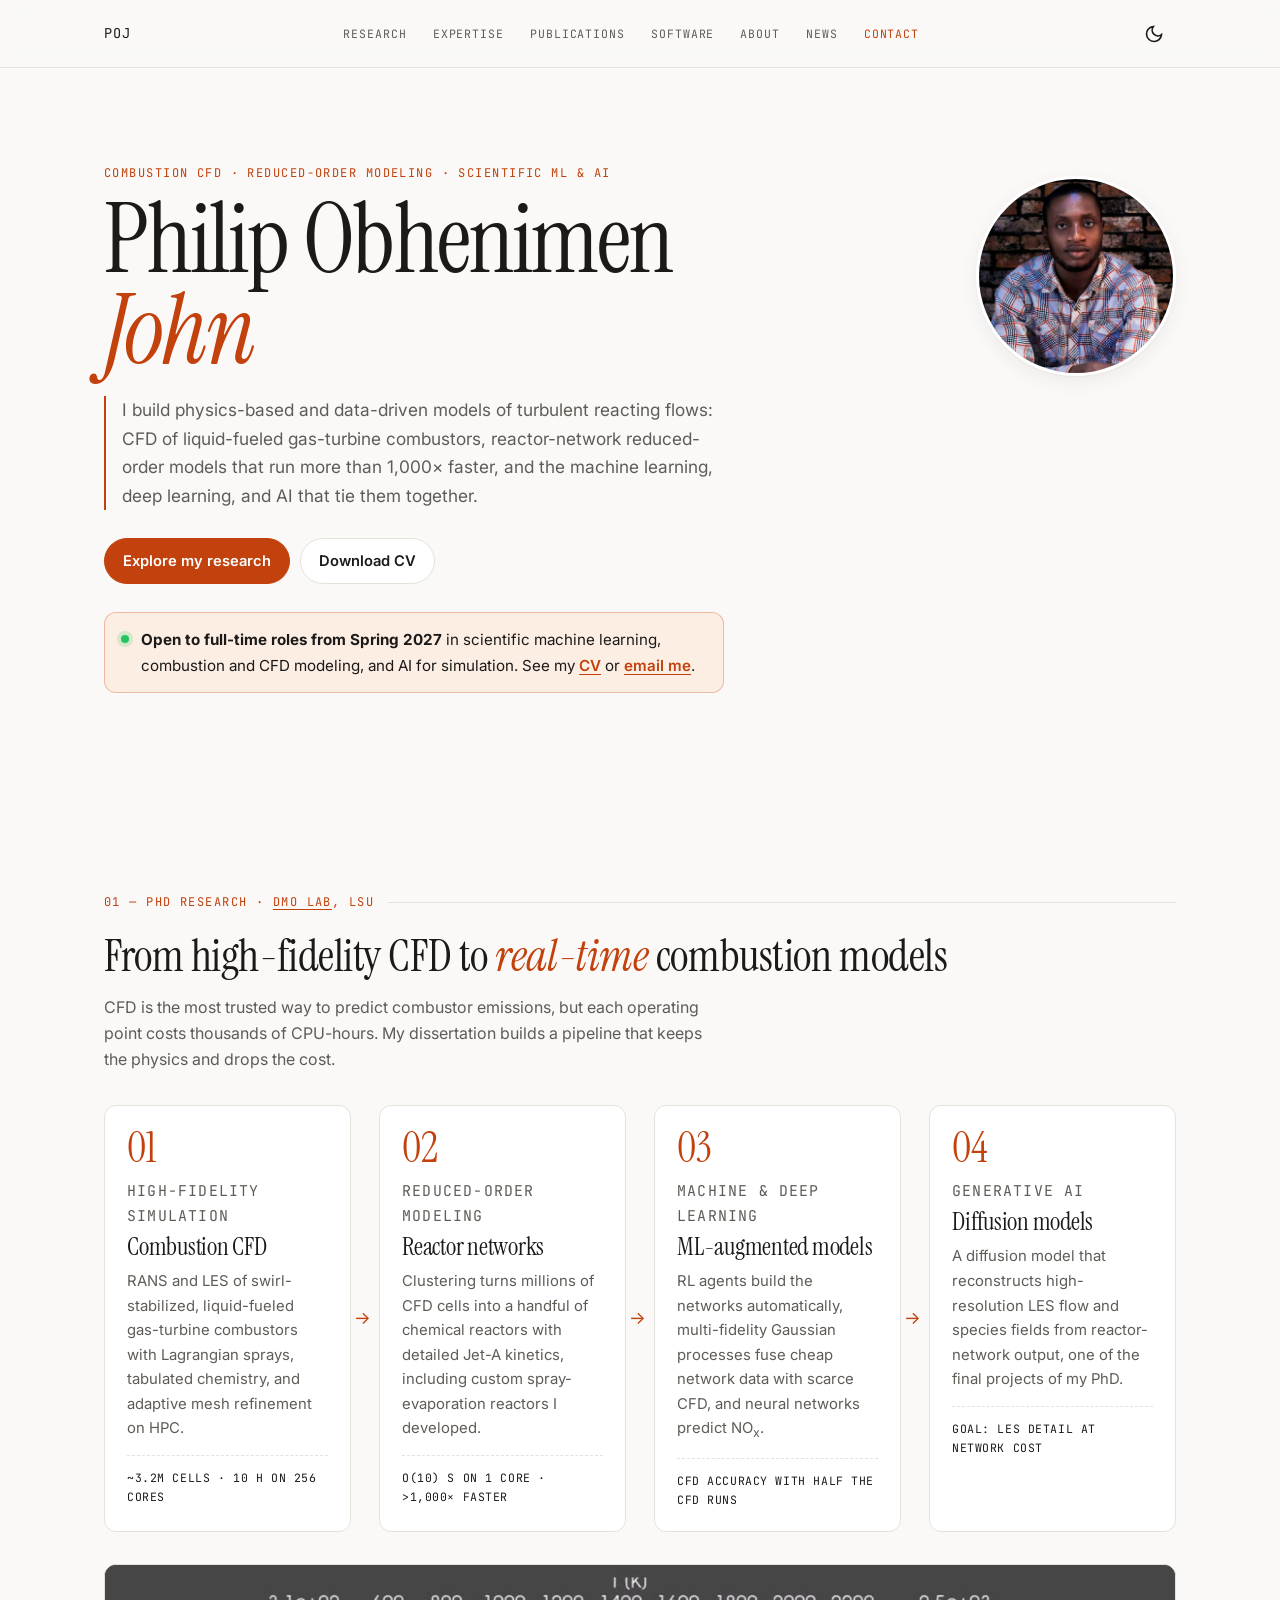
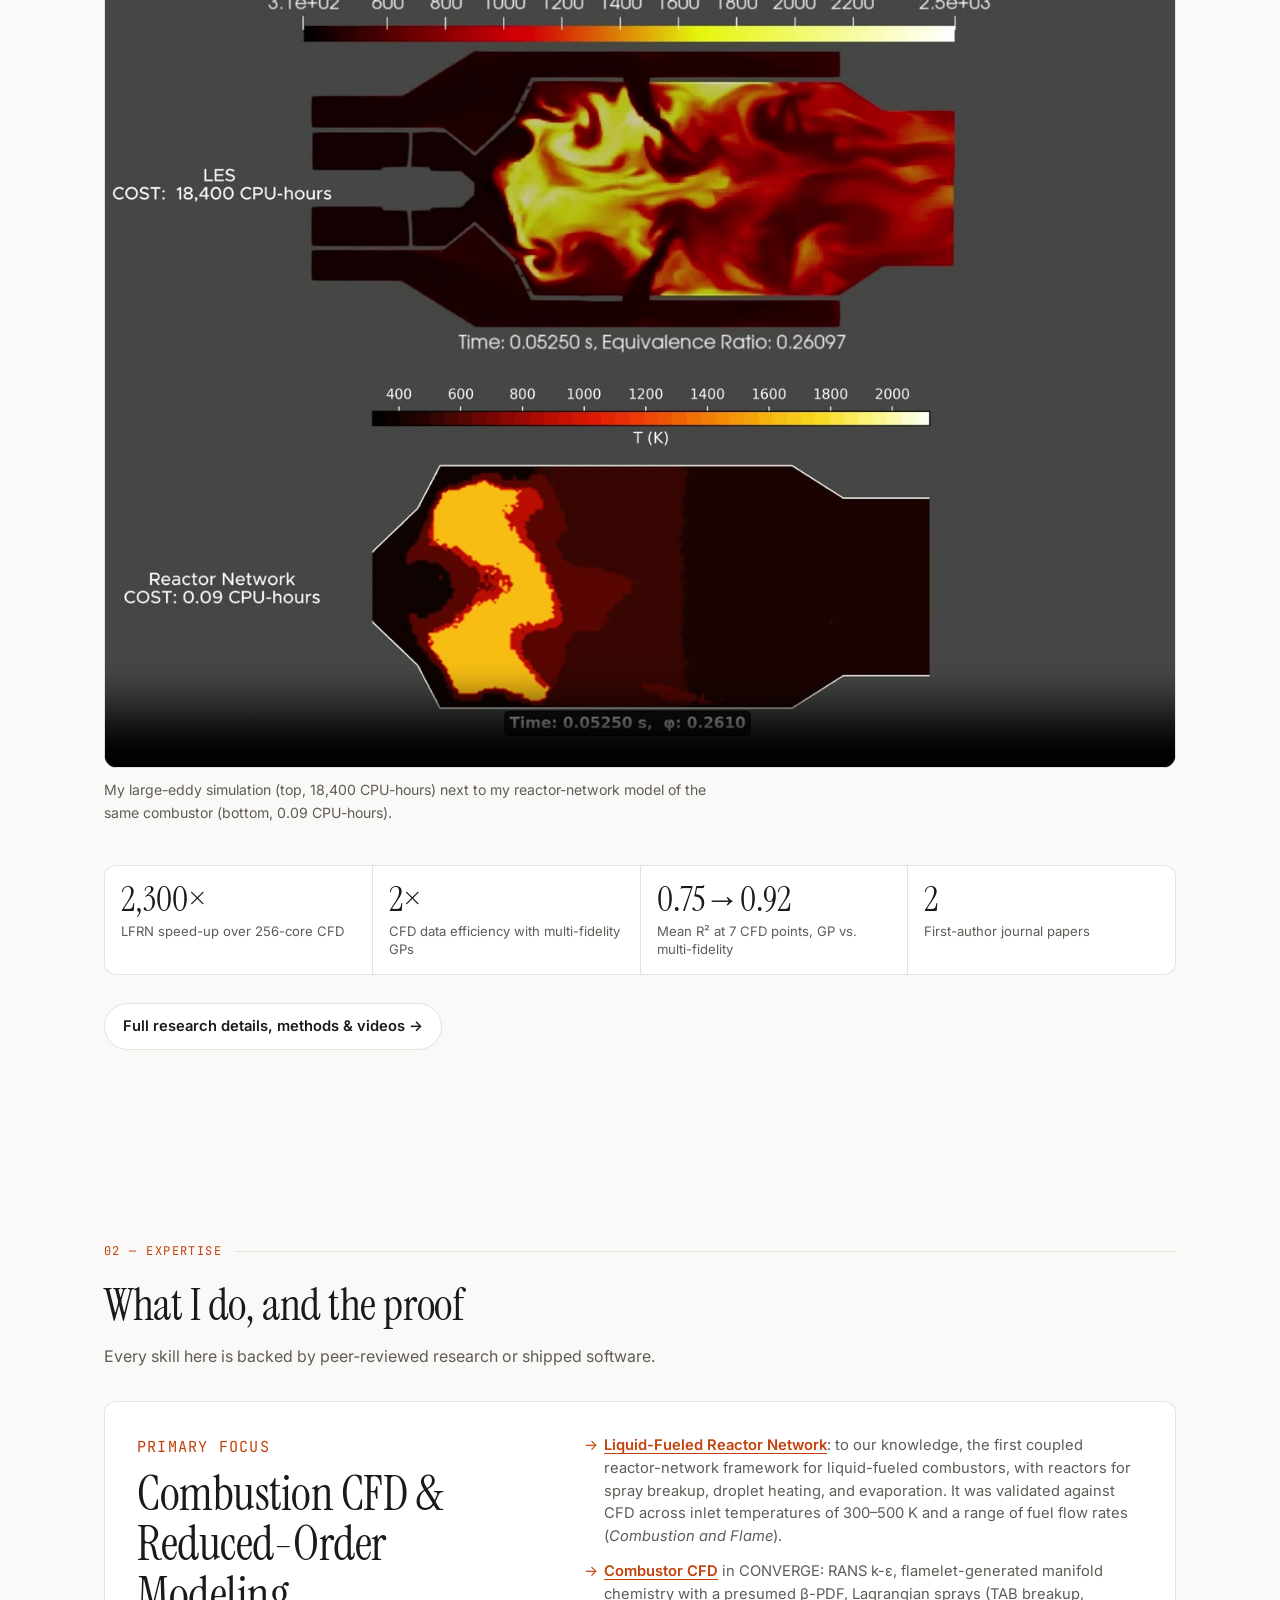
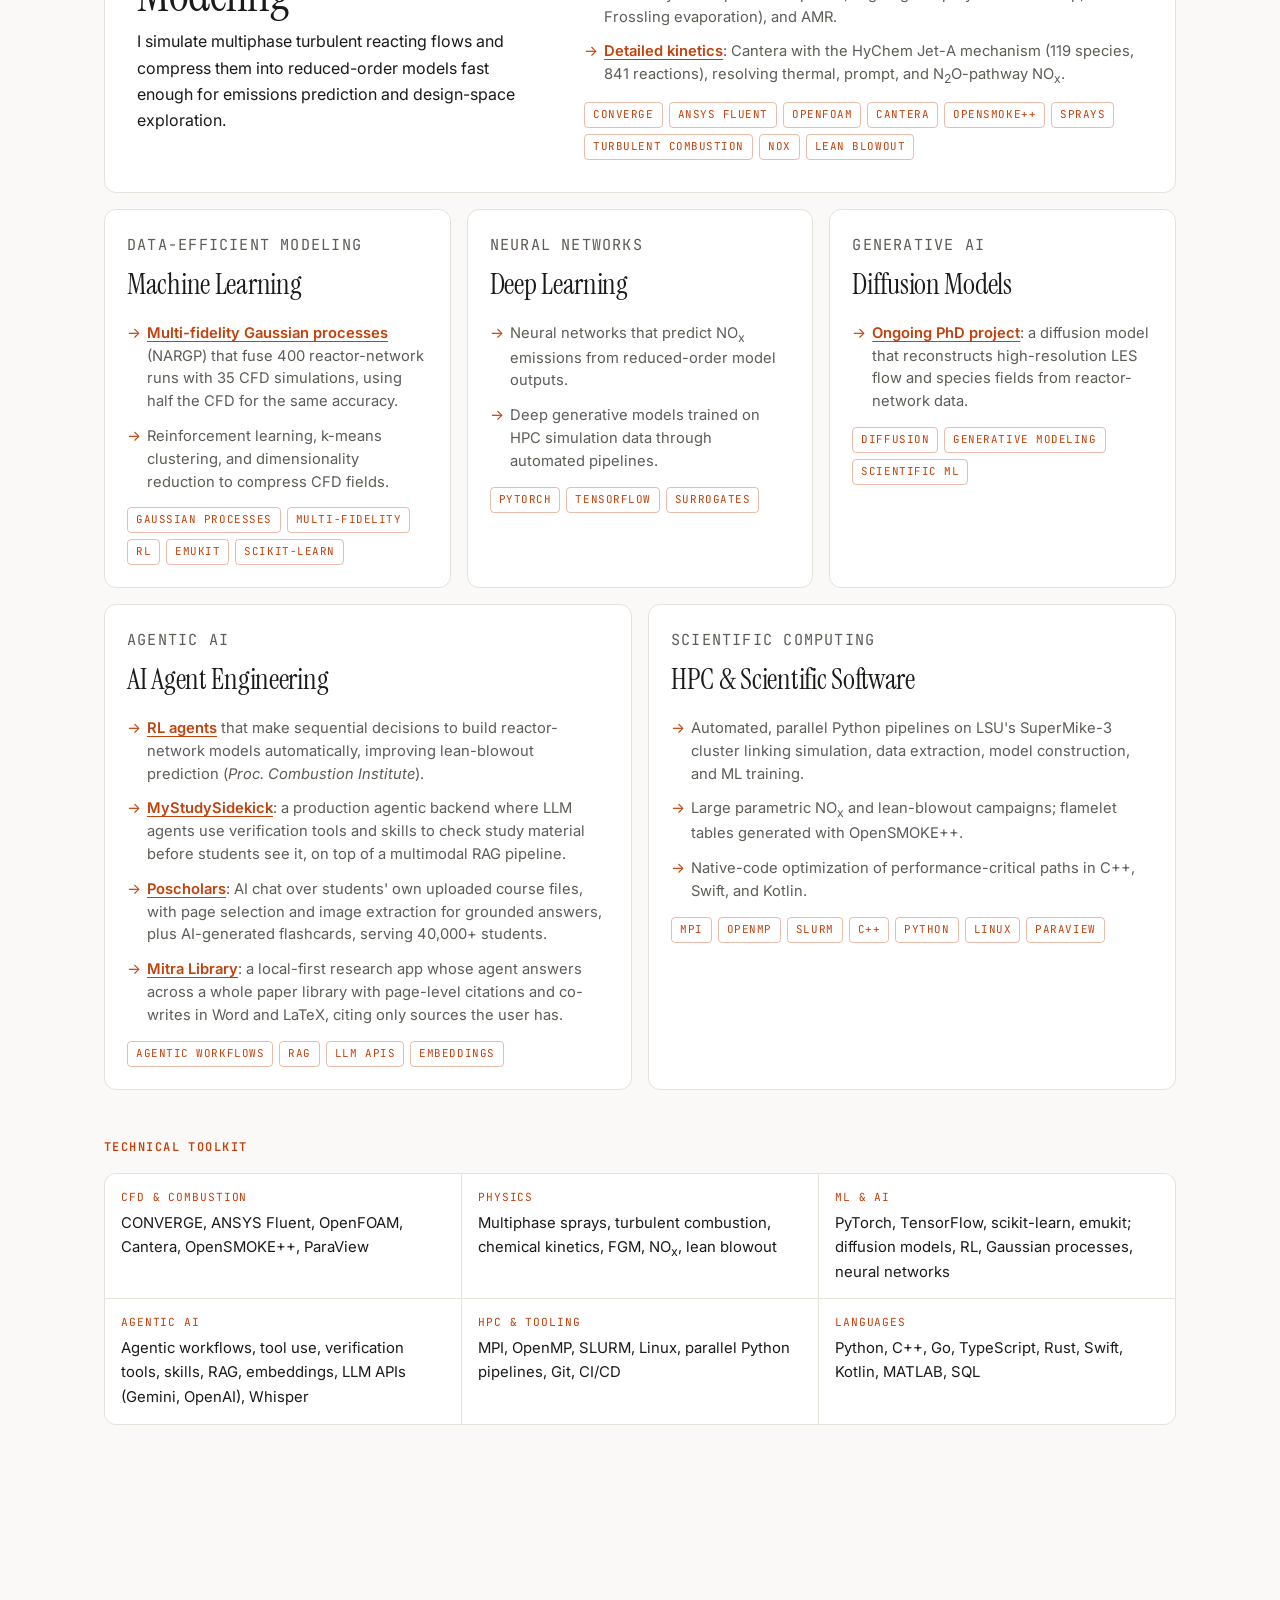
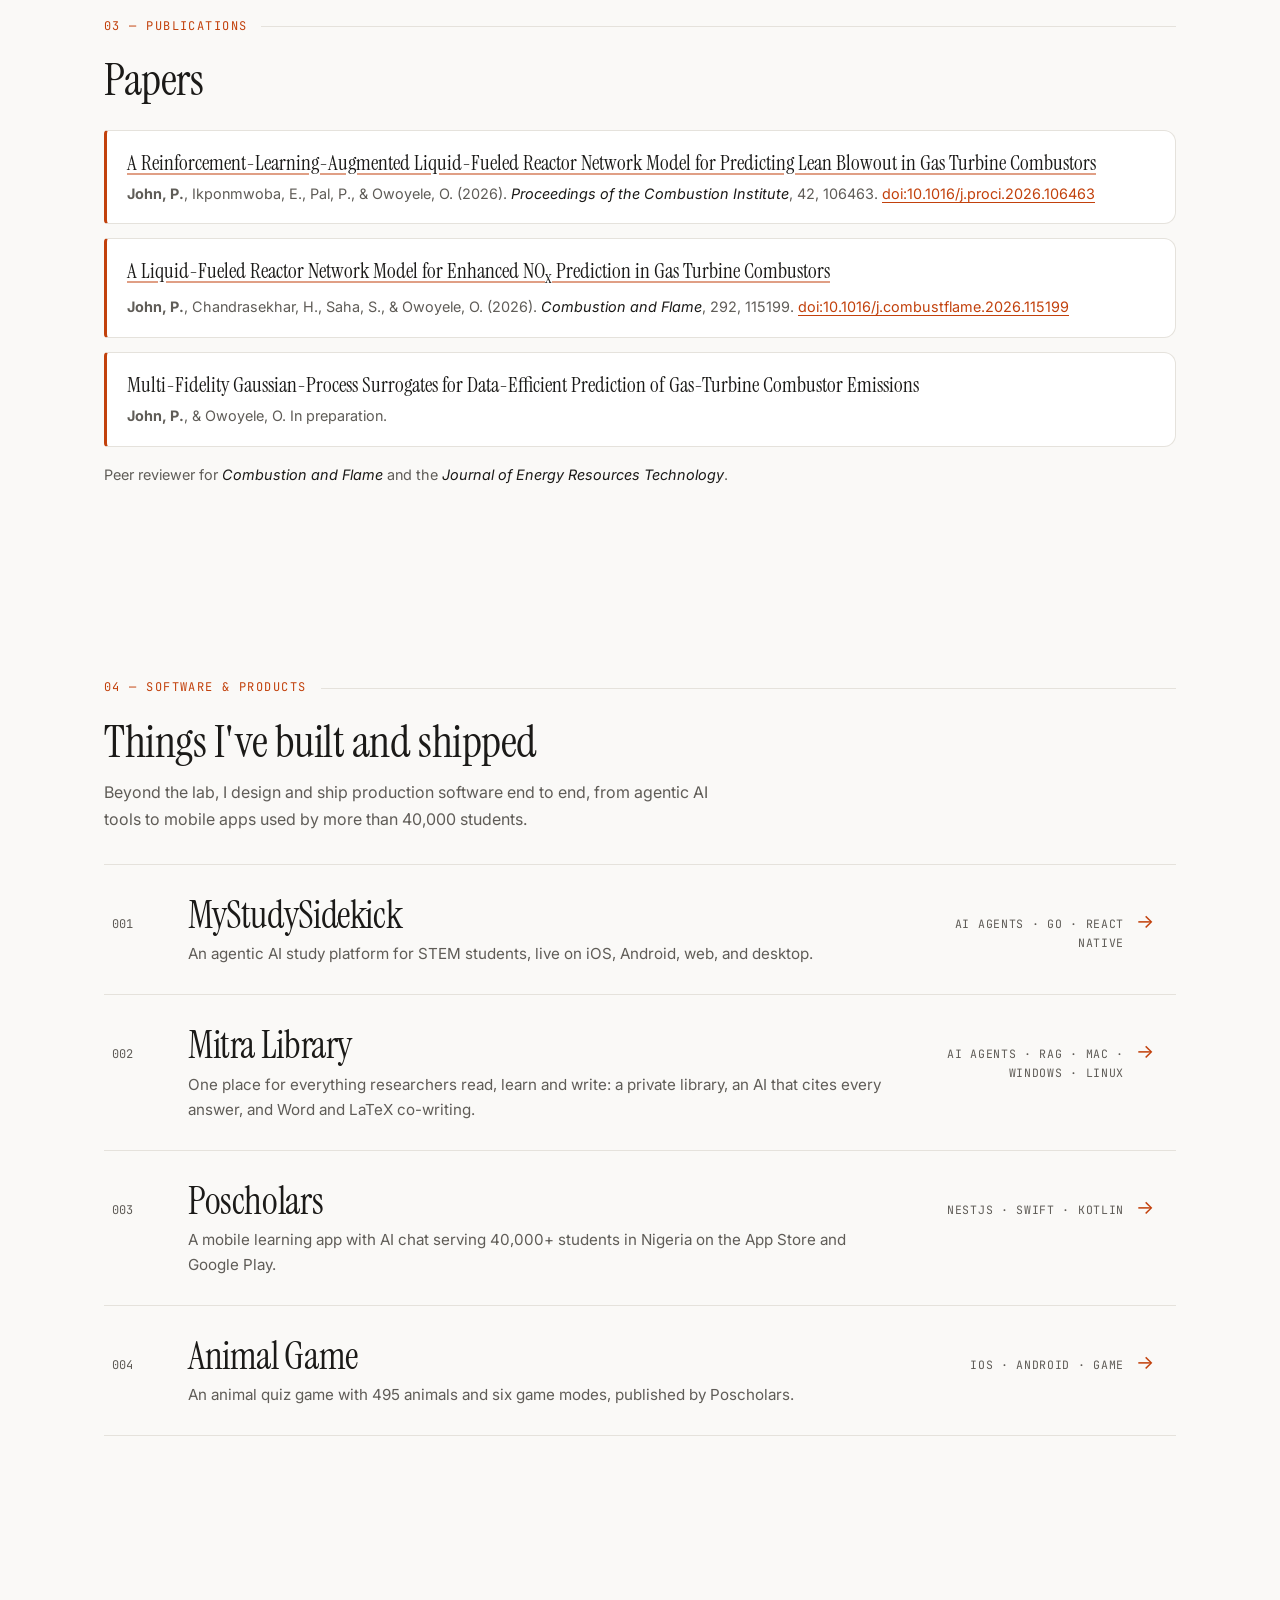
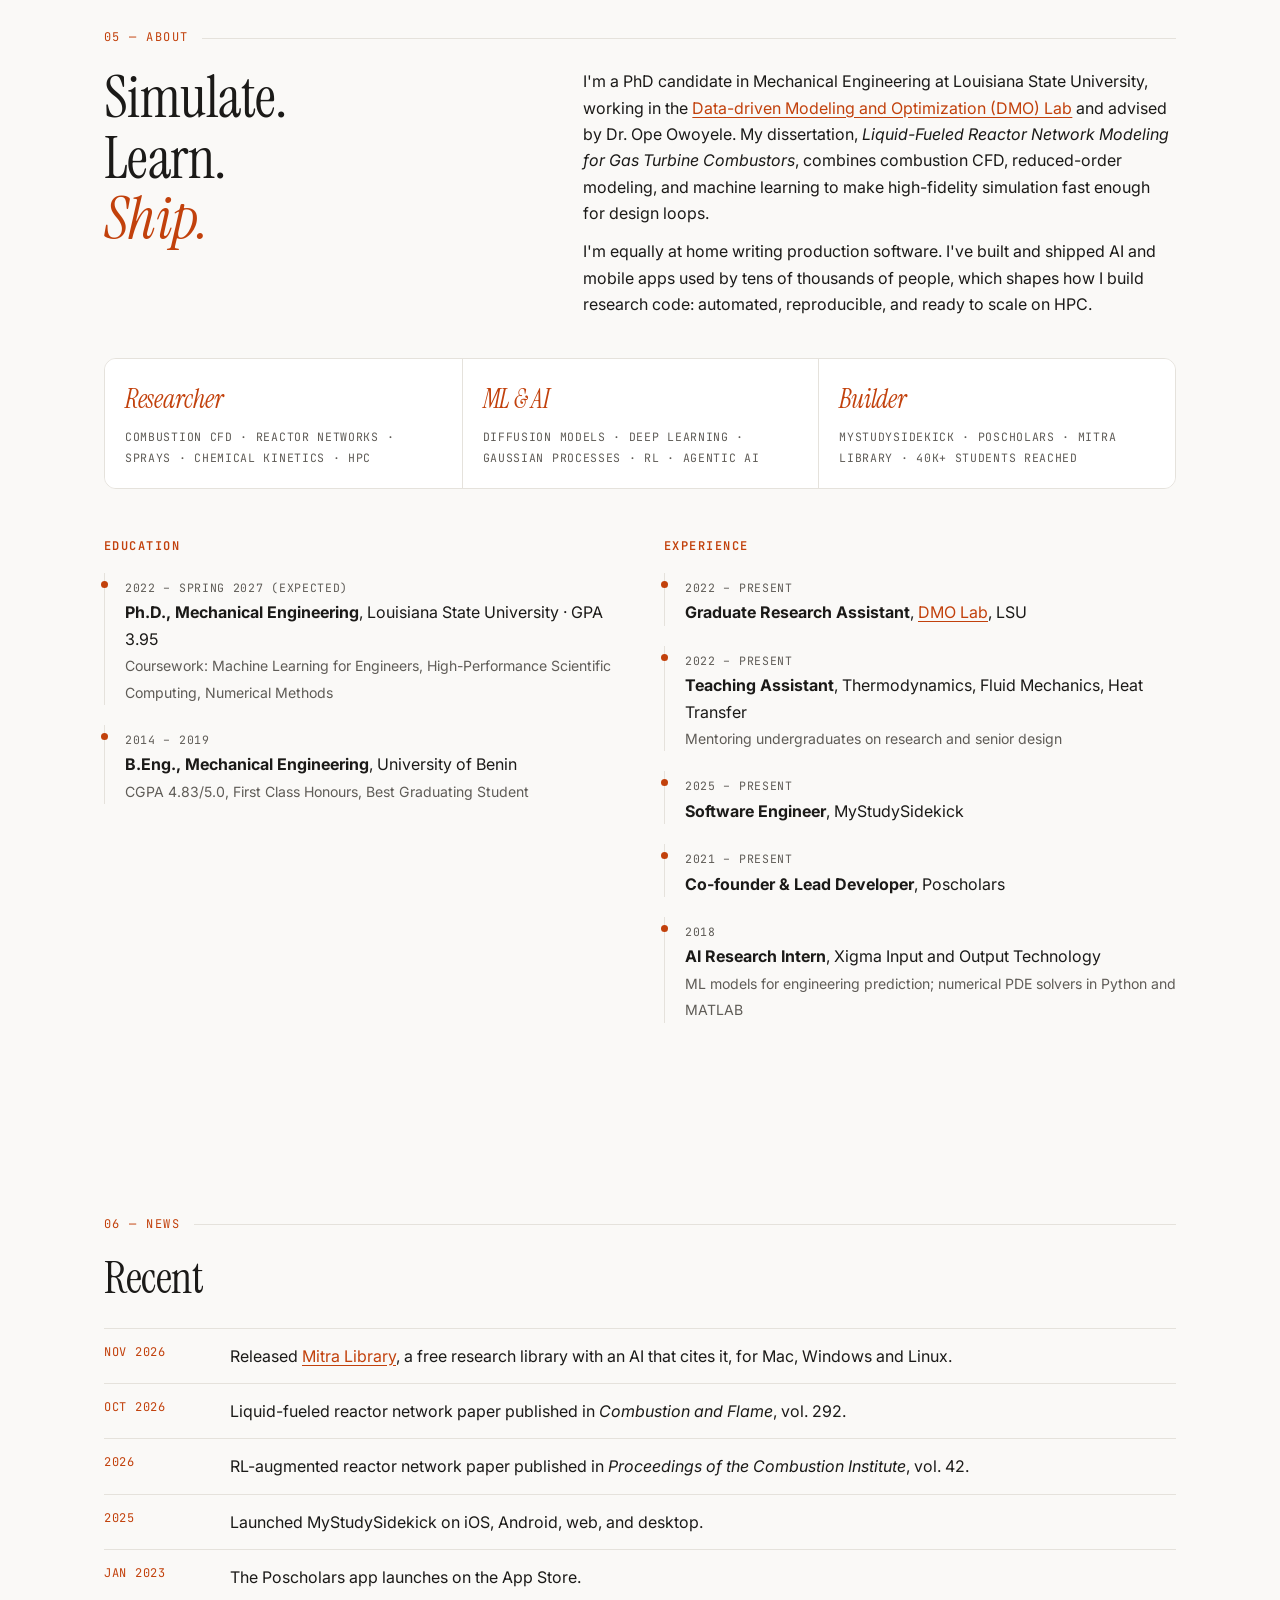
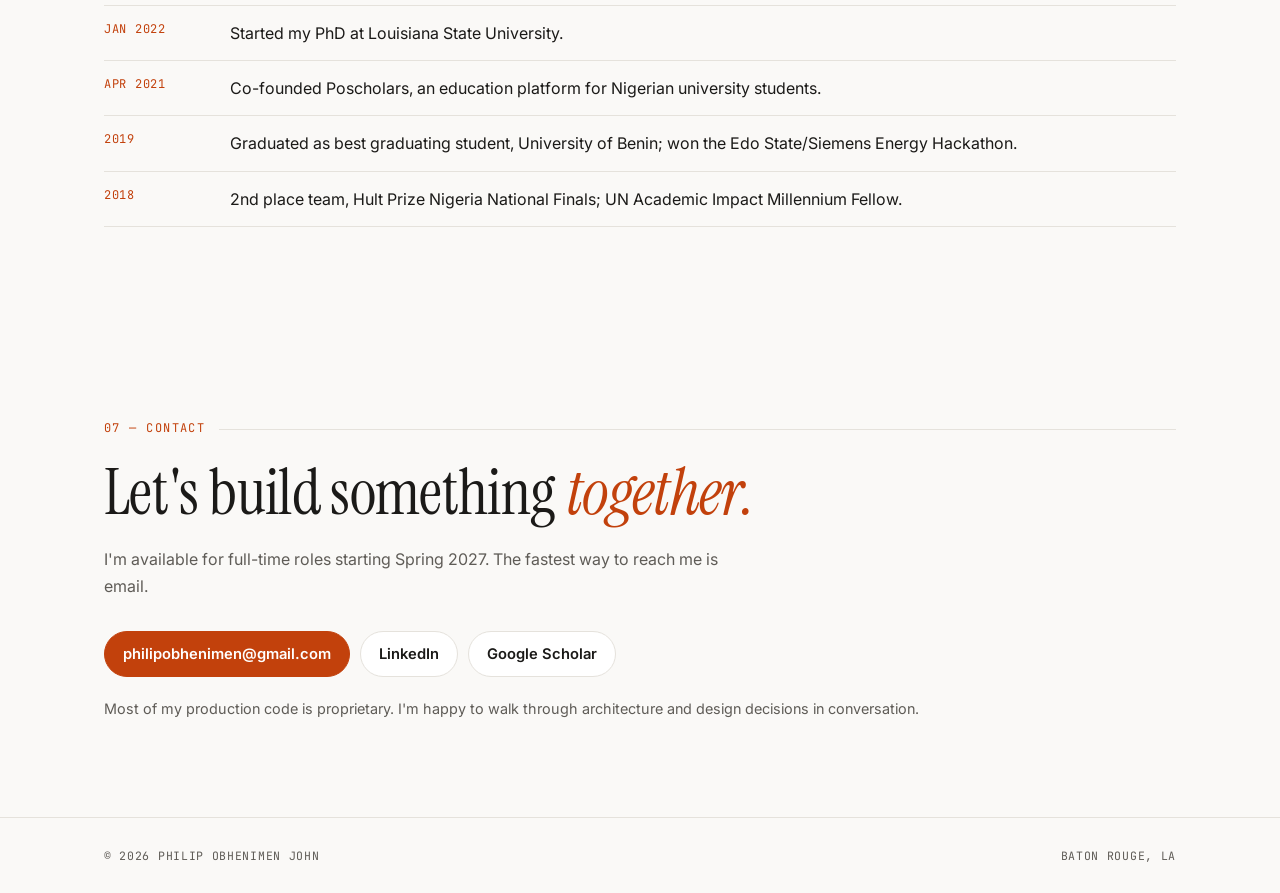
==== commit d37a8df8: "Mitrawriter is now Mitra Library: new project page, second in the list The project page moves to /pr" ====
--- a/index.html
+++ b/index.html
@@ -209,7 +209,7 @@
               <li><a href="research.html#rl">RL agents</a> that make sequential decisions to build reactor-network models automatically, improving lean-blowout prediction (<em>Proc. Combustion Institute</em>).</li>
               <li><a href="projects/mystudysidekick.html">MyStudySidekick</a>: a production agentic backend where LLM agents use verification tools and skills to check study material before students see it, on top of a multimodal RAG pipeline.</li>
               <li><a href="projects/poscholars.html">Poscholars</a>: AI chat over students' own uploaded course files, with page selection and image extraction for grounded answers, plus AI-generated flashcards, serving 40,000+ students.</li>
-              <li><a href="projects/mitrawriter.html">Mitrawriter</a>: agentic workflows for scientists, including cross-paper chat, citation-aware LaTeX writing, code-to-paper integration, and thesis assembly.</li>
+              <li><a href="projects/mitralibrary.html">Mitra Library</a>: a local-first research app whose agent answers across a whole paper library with page-level citations and co-writes in Word and LaTeX, citing only sources the user has.</li>
             </ul>
             <ul class="tags"><li class="tag">Agentic workflows</li><li class="tag">RAG</li><li class="tag">LLM APIs</li><li class="tag">Embeddings</li></ul>
           </article>
@@ -284,8 +284,19 @@
             </a>
           </li>
           <li>
+            <a class="project-row reveal" href="projects/mitralibrary.html">
+              <span class="project-num">002</span>
+              <div>
+                <h3>Mitra Library</h3>
+                <p>One place for everything researchers read, learn and write: a private library, an AI that cites every answer, and Word and LaTeX co-writing.</p>
+              </div>
+              <span class="project-side">AI agents · RAG · Mac · Windows · Linux</span>
+              <span class="project-arrow" aria-hidden="true">→</span>
+            </a>
+          </li>
+          <li>
             <a class="project-row reveal" href="projects/poscholars.html">
-              <span class="project-num">002</span>
+              <span class="project-num">003</span>
               <div>
                 <h3>Poscholars</h3>
                 <p>A mobile learning app with AI chat serving 40,000+ students in Nigeria on the App Store and Google Play.</p>
@@ -296,23 +307,12 @@
           </li>
           <li>
             <a class="project-row reveal" href="projects/animal-game.html">
-              <span class="project-num">003</span>
+              <span class="project-num">004</span>
               <div>
                 <h3>Animal Game</h3>
                 <p>An animal quiz game with 495 animals and six game modes, published by Poscholars.</p>
               </div>
               <span class="project-side">iOS · Android · Game</span>
-              <span class="project-arrow" aria-hidden="true">→</span>
-            </a>
-          </li>
-          <li>
-            <a class="project-row reveal" href="projects/mitrawriter.html">
-              <span class="project-num">004</span>
-              <div>
-                <h3>Mitrawriter</h3>
-                <p>An agentic desktop research environment that reads, writes, and assembles papers, slides, and theses alongside scientists.</p>
-              </div>
-              <span class="project-side">AI agents · RAG · Beta Dec 2026</span>
               <span class="project-arrow" aria-hidden="true">→</span>
             </a>
           </li>
@@ -354,7 +354,7 @@
           </div>
           <div class="pillar">
             <h3>Builder</h3>
-            <p>MyStudySidekick · Poscholars · Mitrawriter · 40k+ students reached</p>
+            <p>MyStudySidekick · Poscholars · Mitra Library · 40k+ students reached</p>
           </div>
         </div>
 
@@ -387,7 +387,7 @@
         <h2 class="section-title">Recent</h2>
         <!-- Newest first. TODO: refine to month precision where you know it. -->
         <ol class="news reveal" style="margin-top:24px">
-          <li><time>Dec 2026</time><p>Mitrawriter, an agentic research environment for scientists, opens its public beta.</p></li>
+          <li><time>Nov 2026</time><p>Released <a href="https://mitralibrary.com" target="_blank" rel="noopener">Mitra Library</a>, a free research library with an AI that cites it, for Mac, Windows and Linux.</p></li>
           <li><time>Oct 2026</time><p>Liquid-fueled reactor network paper published in <em>Combustion and Flame</em>, vol. 292.</p></li>
           <li><time>2026</time><p>RL-augmented reactor network paper published in <em>Proceedings of the Combustion Institute</em>, vol. 42.</p></li>
           <li><time>2025</time><p>Launched MyStudySidekick on iOS, Android, web, and desktop.</p></li>
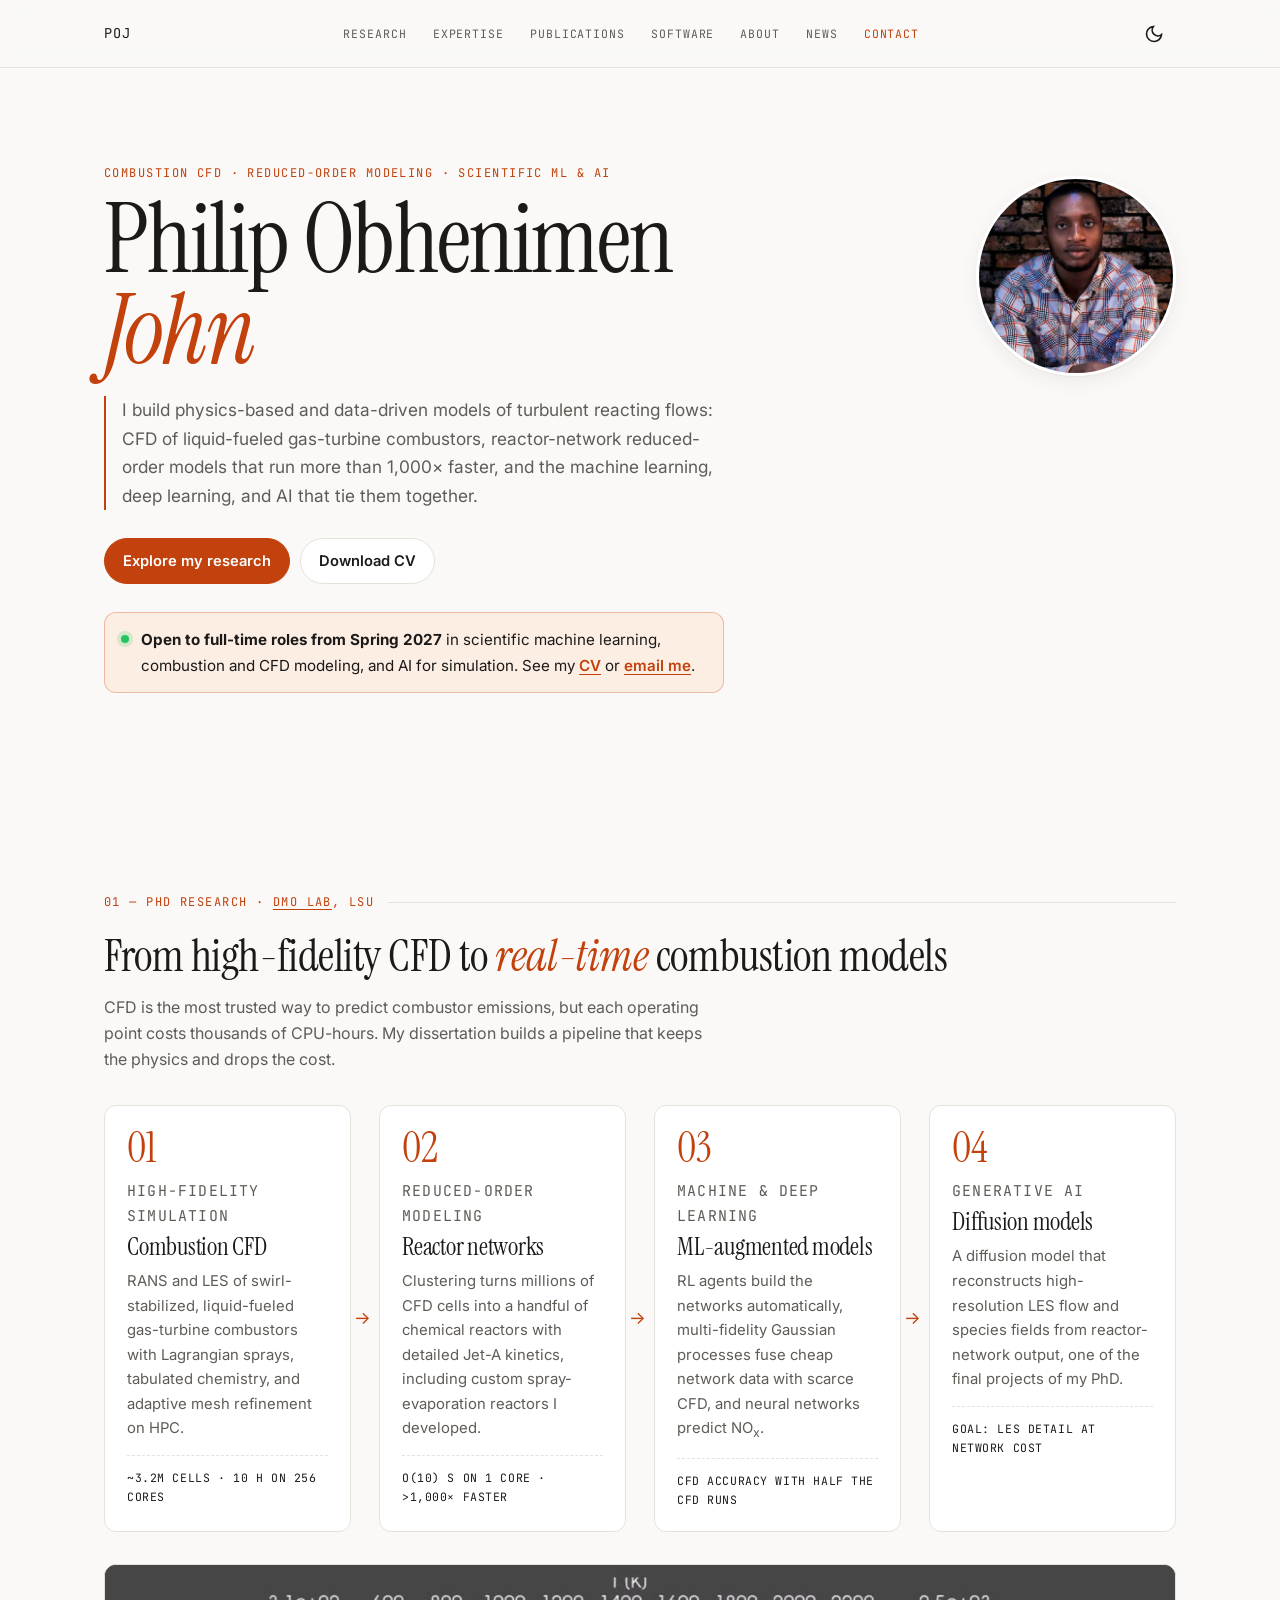
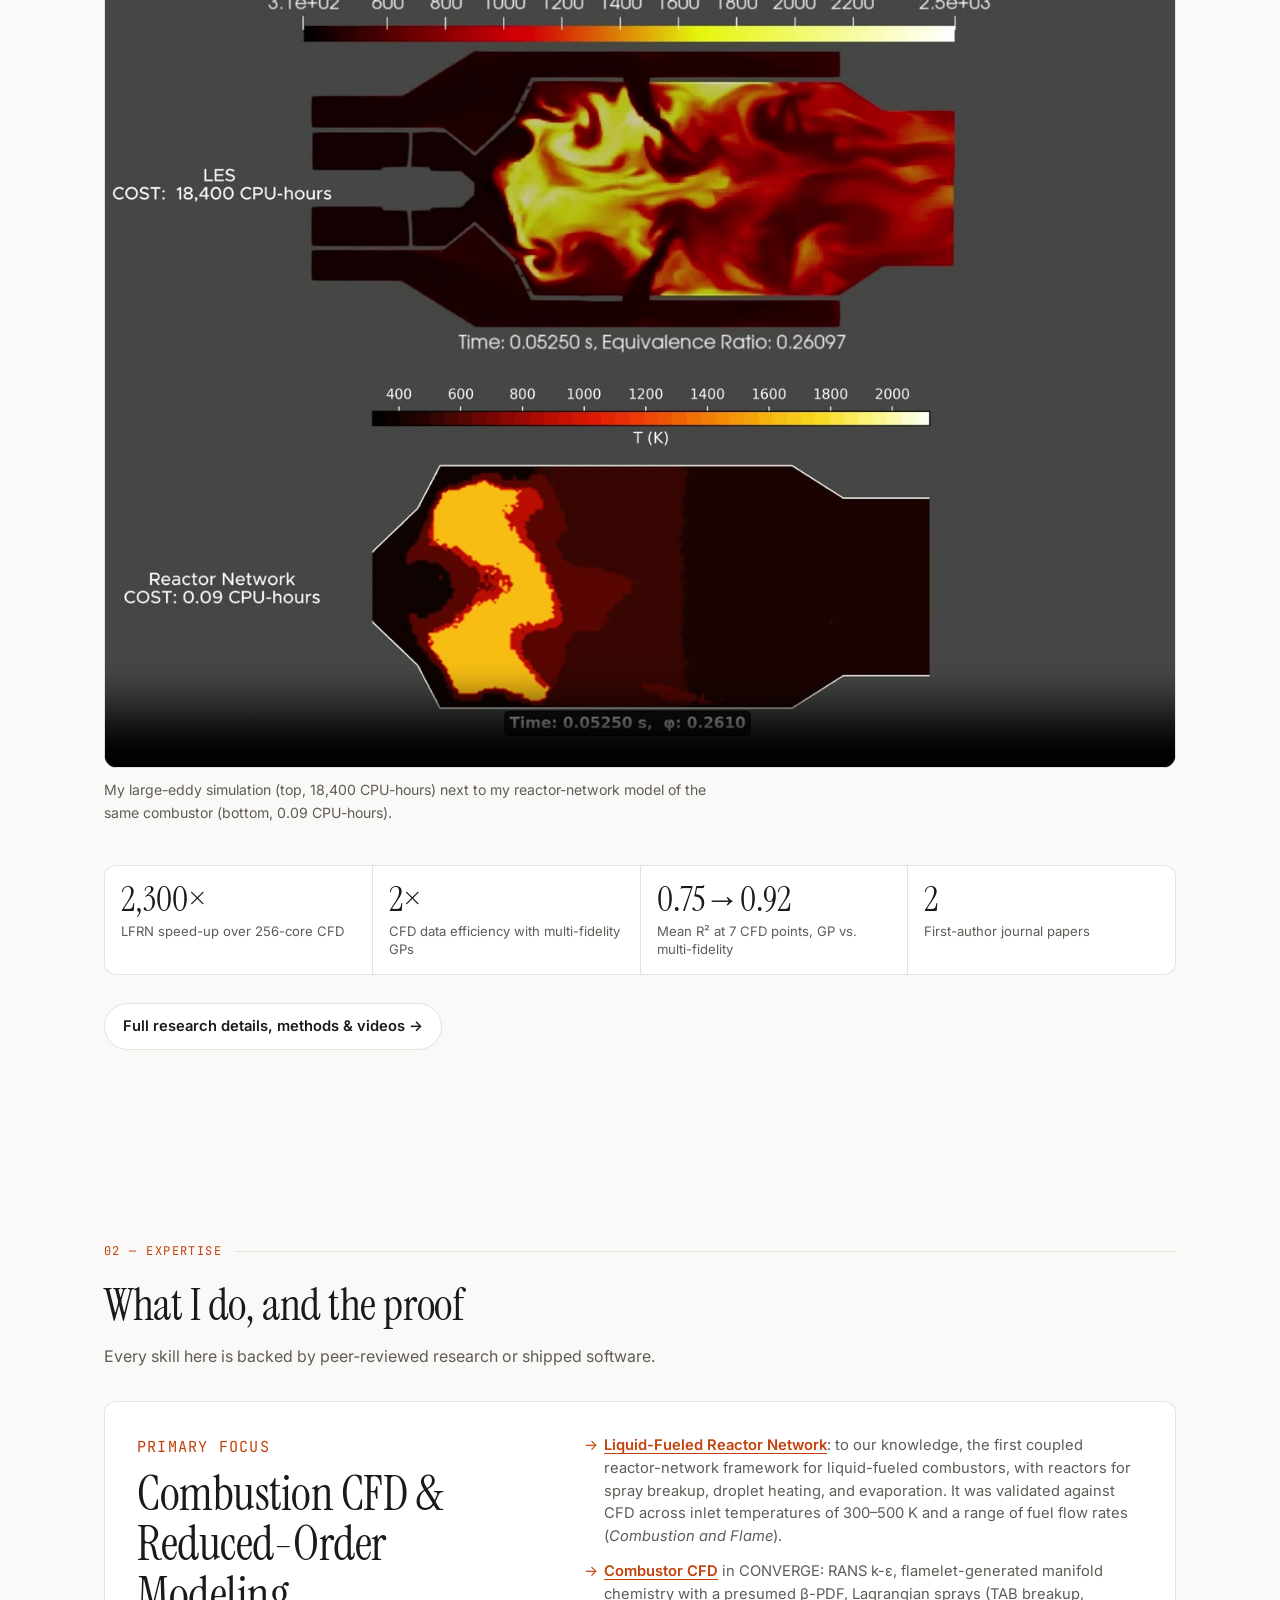
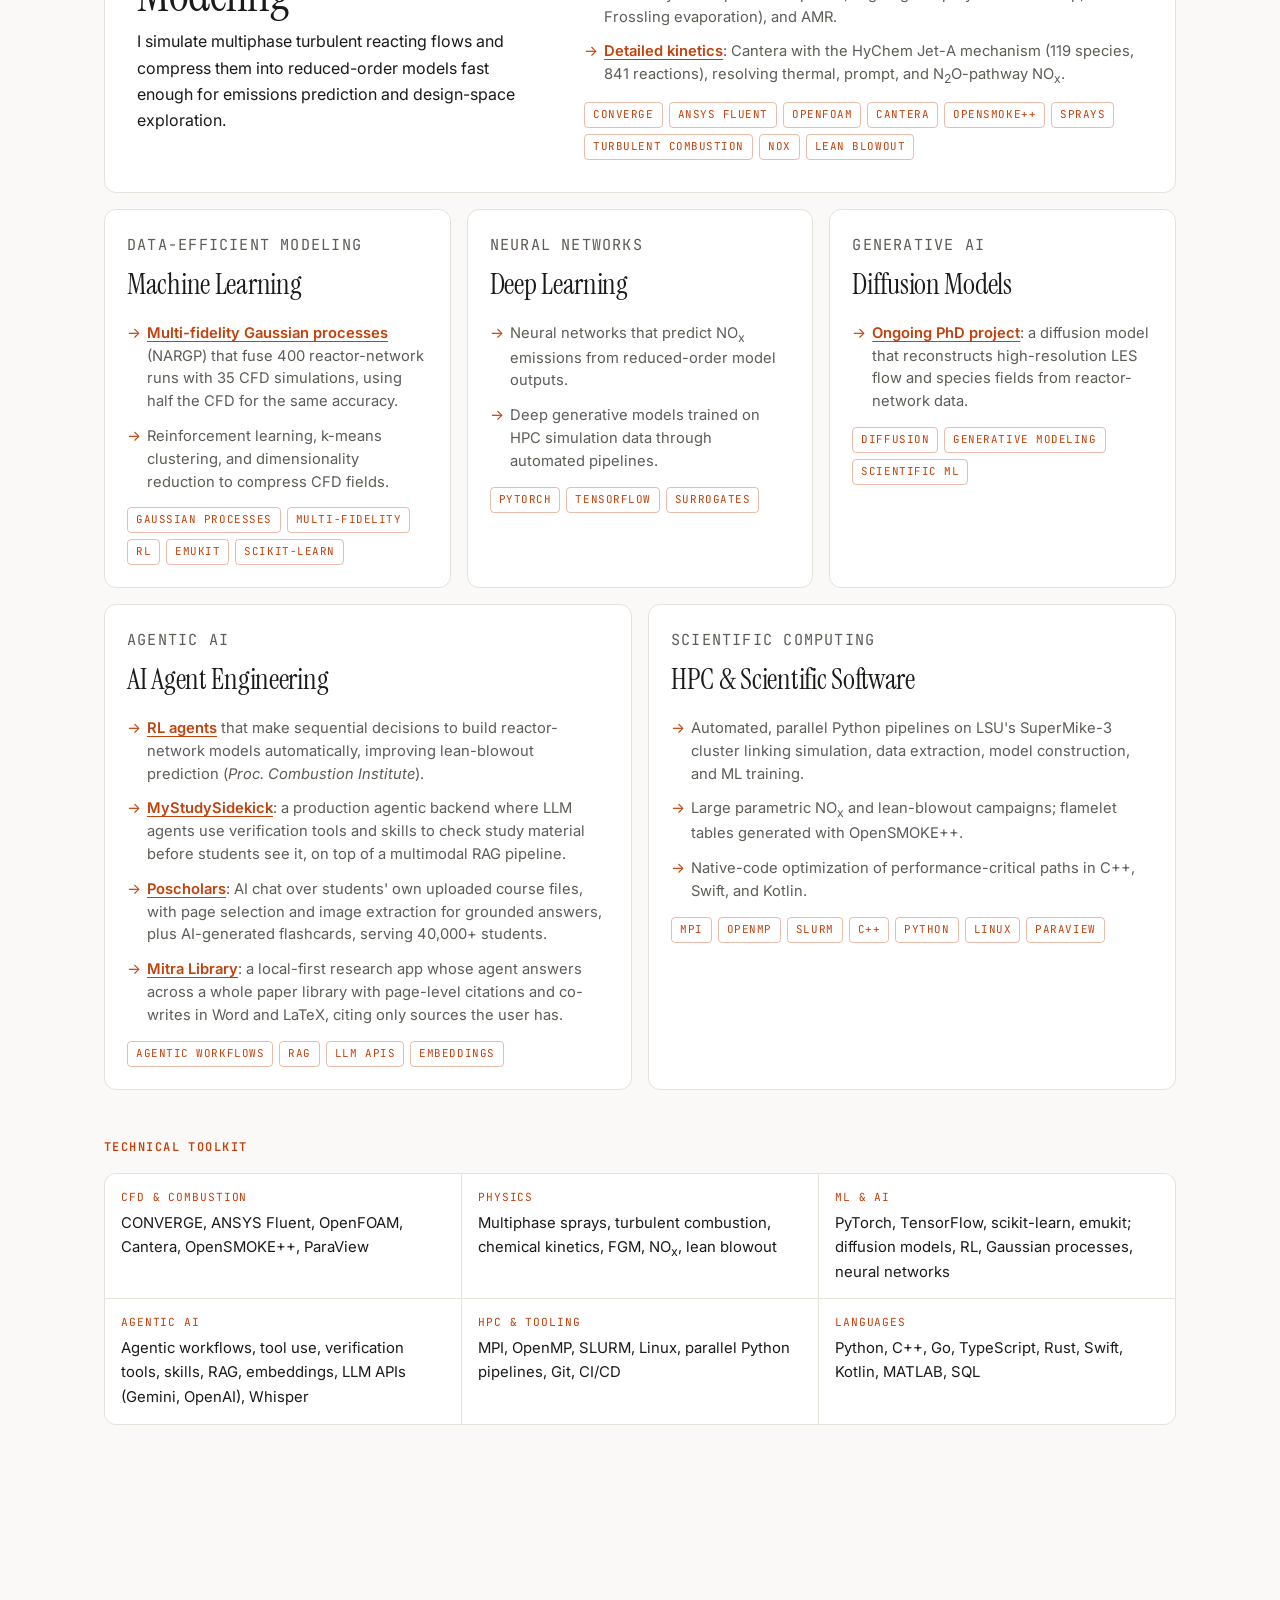
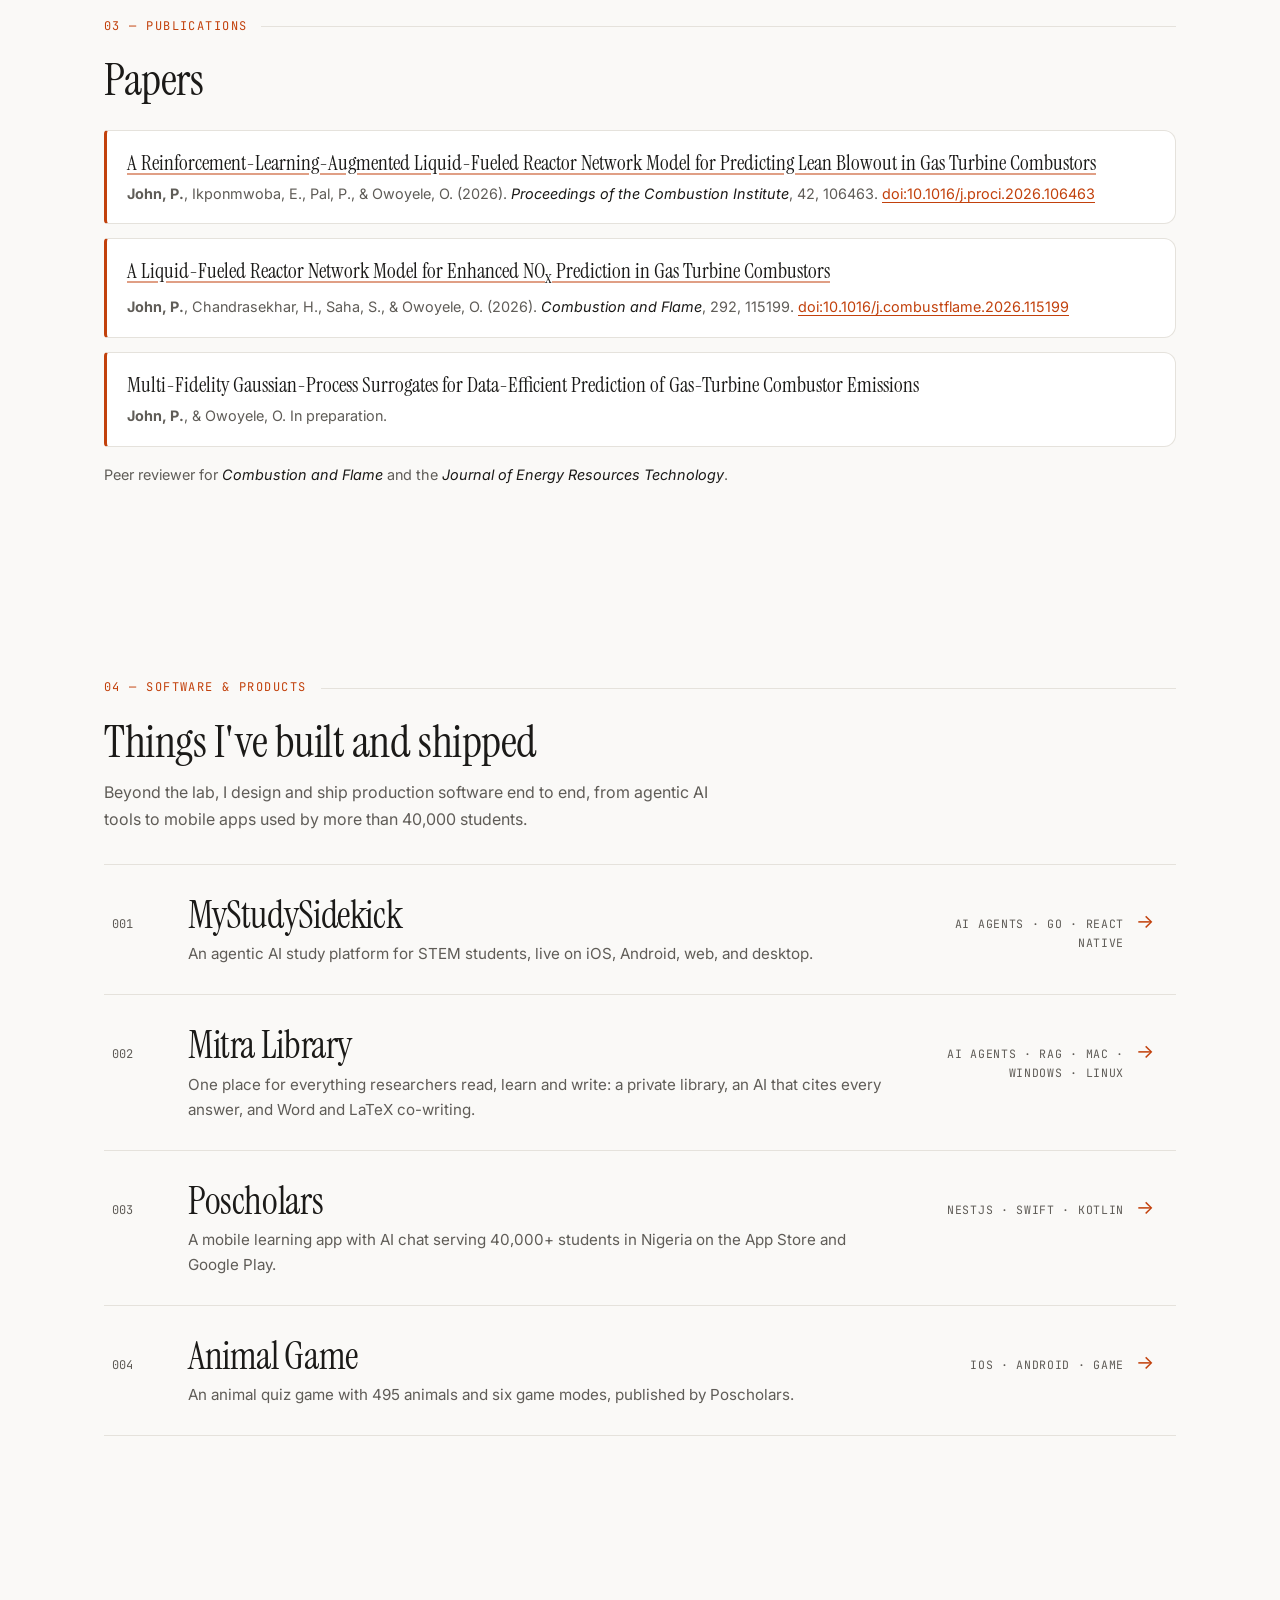
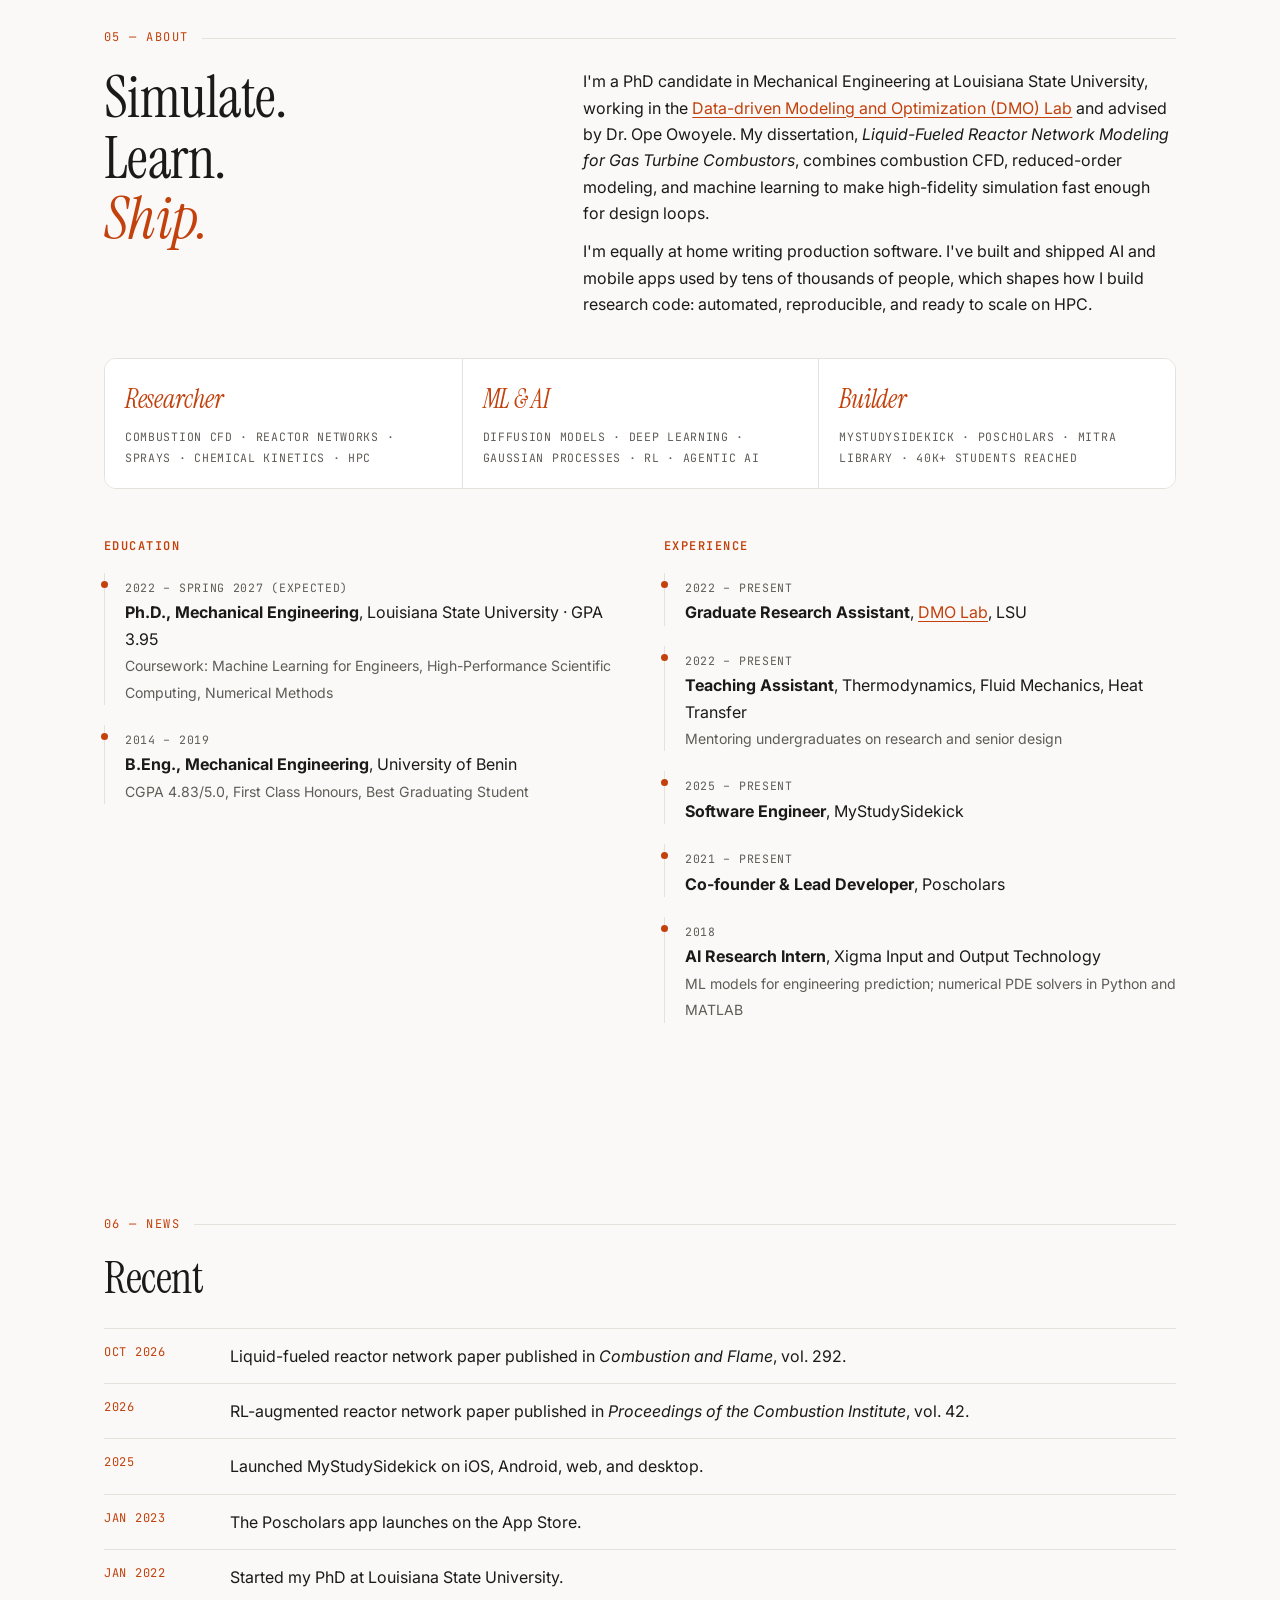
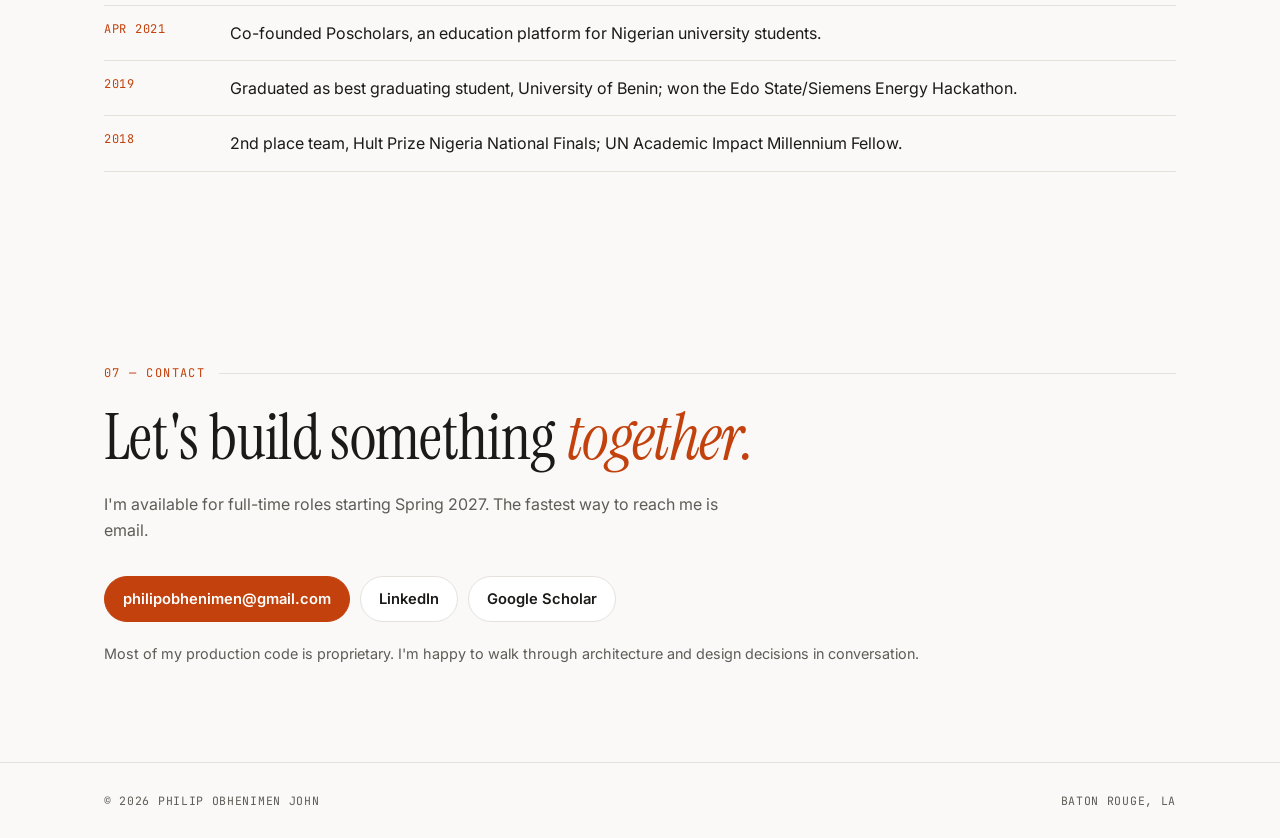
==== commit ed534003: "Mitra Library: no release date on the project page or in the news Co-Authored-By: Claude Opus 5.5 <n" ====
--- a/index.html
+++ b/index.html
@@ -387,7 +387,6 @@
         <h2 class="section-title">Recent</h2>
         <!-- Newest first. TODO: refine to month precision where you know it. -->
         <ol class="news reveal" style="margin-top:24px">
-          <li><time>Nov 2026</time><p>Released <a href="https://mitralibrary.com" target="_blank" rel="noopener">Mitra Library</a>, a free research library with an AI that cites it, for Mac, Windows and Linux.</p></li>
           <li><time>Oct 2026</time><p>Liquid-fueled reactor network paper published in <em>Combustion and Flame</em>, vol. 292.</p></li>
           <li><time>2026</time><p>RL-augmented reactor network paper published in <em>Proceedings of the Combustion Institute</em>, vol. 42.</p></li>
           <li><time>2025</time><p>Launched MyStudySidekick on iOS, Android, web, and desktop.</p></li>
